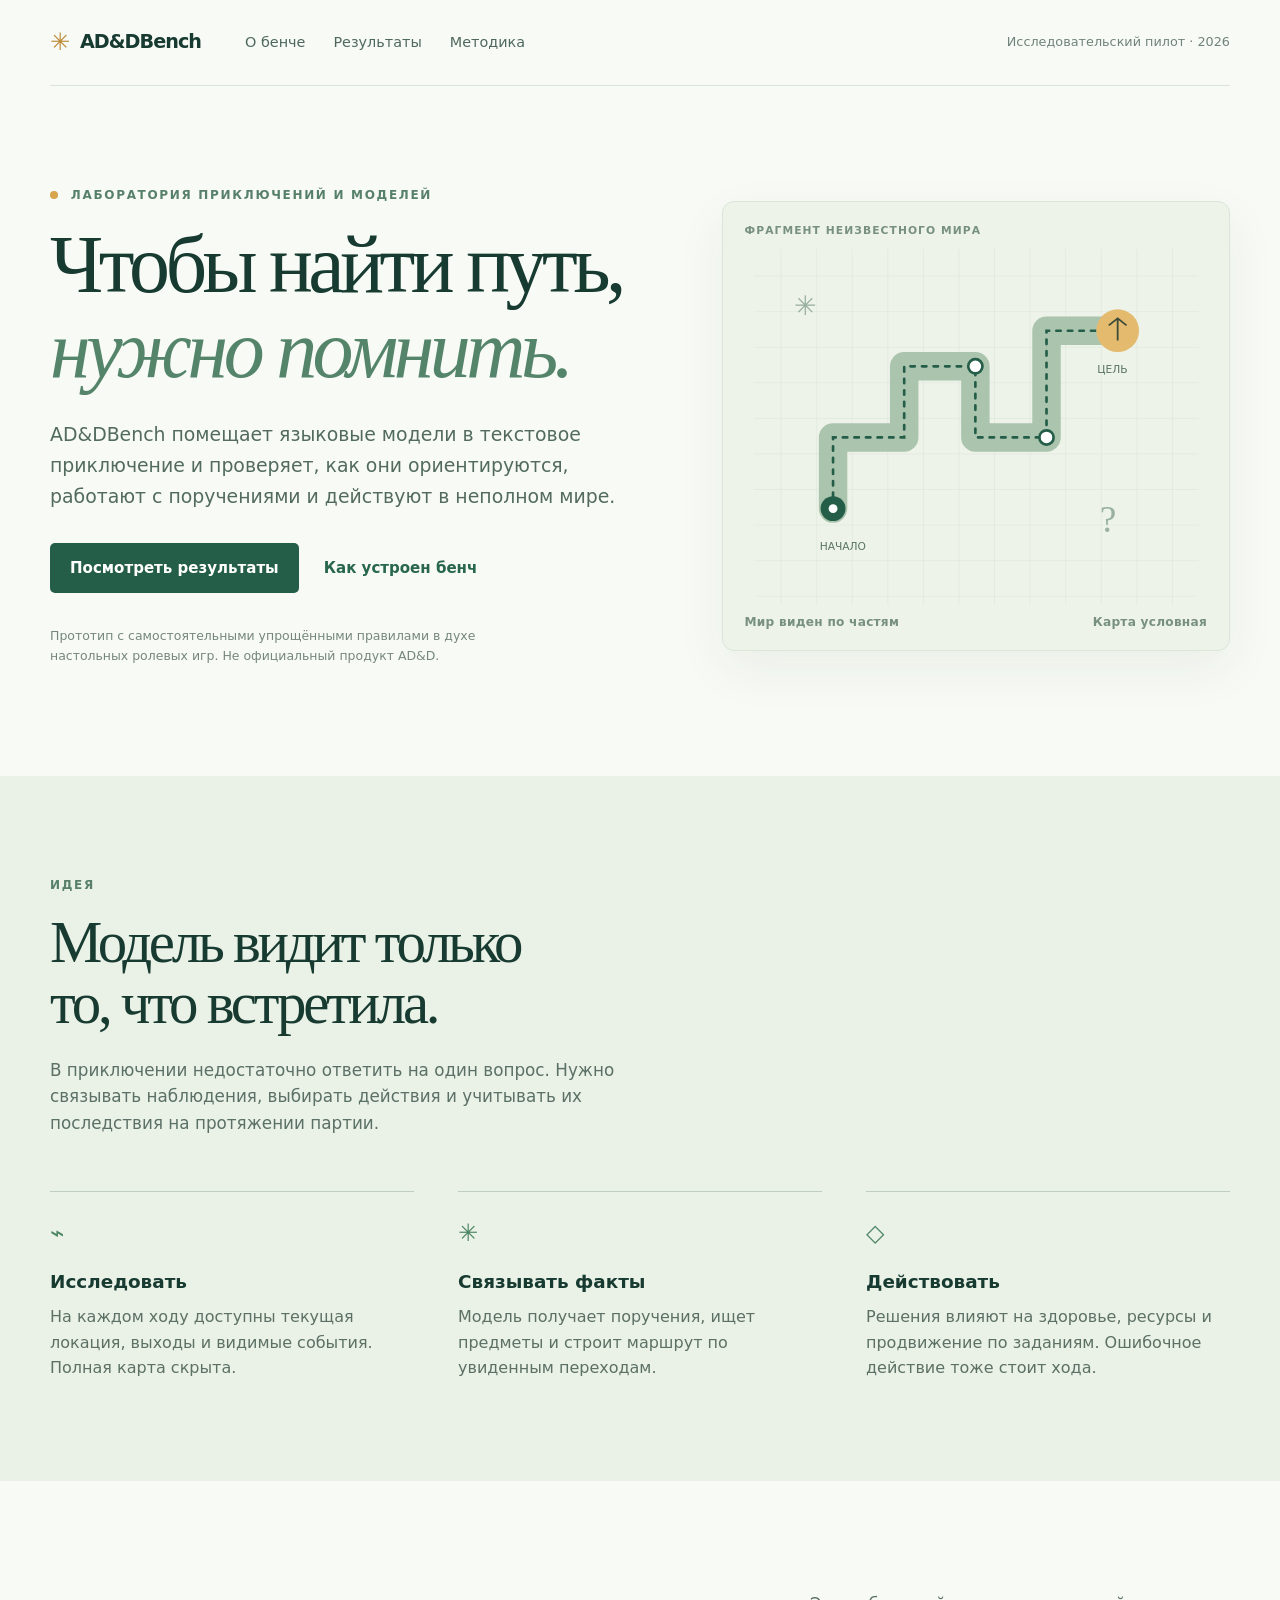
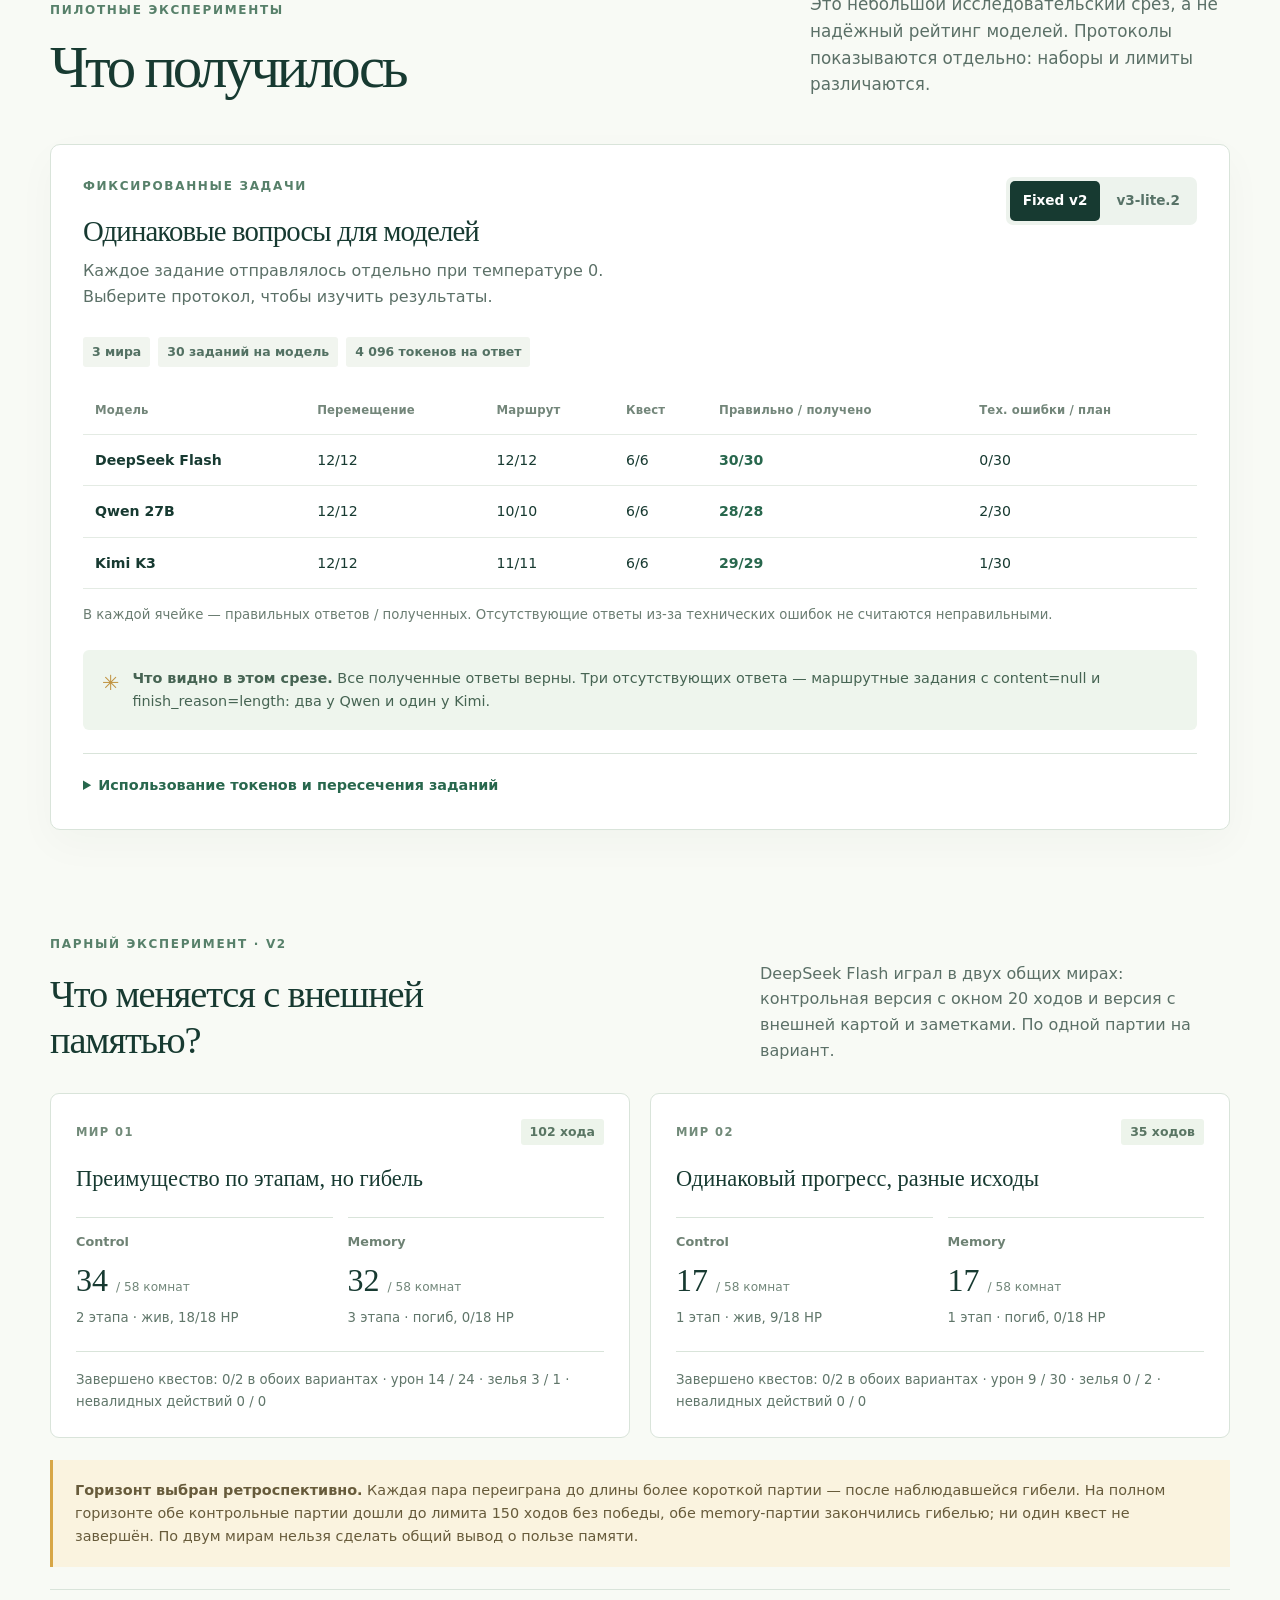
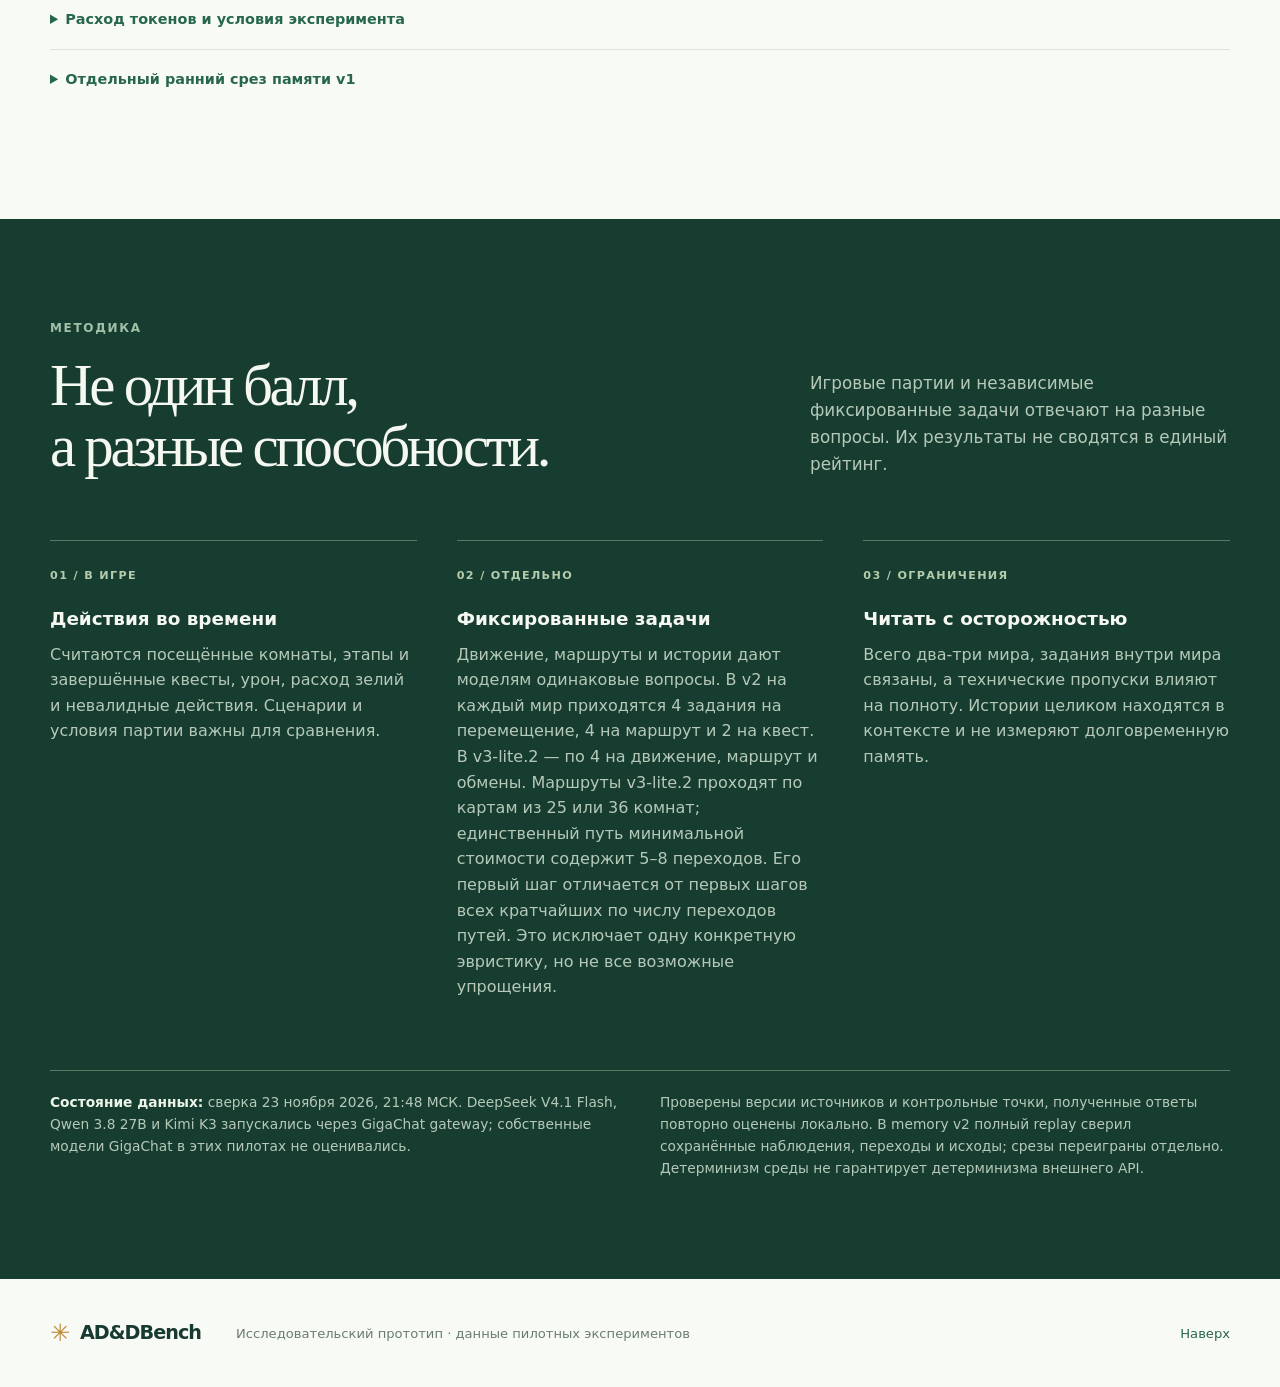
==== index.html @ 11bed56b "Publish interactive benchmark report" ====
<!doctype html>
<html lang="ru">
<head>
<meta charset="utf-8"><meta name="viewport" content="width=device-width, initial-scale=1">
<meta name="description" content="Исследовательский бенч языковых моделей в текстовом приключении: задачи, результаты и ограничения пилотных экспериментов.">
<title>AD&amp;DBench — приключение как проверка мышления</title>
<link rel="stylesheet" href="style.css">
<script defer src="app.js"></script>
</head>
<body>
<header class="header wrap"><a class="brand" href="#top"><span class="brand-mark">✳</span> AD&amp;DBench</a><nav aria-label="Навигация"><a href="#about">О бенче</a><a href="#results">Результаты</a><a href="#method">Методика</a></nav><span class="header-note">Исследовательский пилот · 2026</span></header>
<main id="top">
<section class="hero wrap"><div class="hero-copy"><p class="eyebrow"><span></span> Лаборатория приключений и моделей</p><h1>Чтобы найти путь,<br><em>нужно помнить.</em></h1><p class="lead">AD&amp;DBench помещает языковые модели в текстовое приключение и проверяет, как они ориентируются, работают с поручениями и действуют в неполном мире.</p><div class="hero-actions"><a class="button" href="#results">Посмотреть результаты</a><a class="text-link" href="#about">Как устроен бенч</a></div><p class="fine">Прототип с самостоятельными упрощёнными правилами в духе настольных ролевых игр. Не официальный продукт AD&amp;D.</p></div><div class="map-art" aria-hidden="true"><div class="map-label">ФРАГМЕНТ НЕИЗВЕСТНОГО МИРА</div><svg viewBox="0 0 520 420" role="presentation"><defs><pattern id="grid" width="40" height="40" patternUnits="userSpaceOnUse"><path d="M 40 0 L 0 0 0 40" fill="none" stroke="#d7e1d8" stroke-width="1"/></pattern></defs><rect x="10" y="10" width="500" height="400" rx="16" fill="url(#grid)"/><path d="M99 302 L99 222 L179 222 L179 142 L259 142 L259 222 L339 222 L339 102 L419 102" fill="none" stroke="#aac4ae" stroke-width="32" stroke-linecap="round" stroke-linejoin="round"/><path d="M99 302 L99 222 L179 222 L179 142 L259 142 L259 222 L339 222 L339 102 L419 102" fill="none" stroke="#245e49" stroke-width="3" stroke-dasharray="5 8" stroke-linecap="round"/><circle cx="99" cy="302" r="14" fill="#245e49"/><circle cx="99" cy="302" r="5" fill="#fff"/><circle cx="419" cy="102" r="24" fill="#e4ba6e"/><path d="M419 88v25m-10-17 10-8 10 8" stroke="#3b4b37" stroke-width="2" fill="none"/><circle cx="259" cy="142" r="8" fill="#fff" stroke="#245e49" stroke-width="3"/><circle cx="339" cy="222" r="8" fill="#fff" stroke="#245e49" stroke-width="3"/><text x="84" y="349" fill="#587364" font-size="12" font-family="system-ui">НАЧАЛО</text><text x="396" y="150" fill="#587364" font-size="12" font-family="system-ui">ЦЕЛЬ</text><text x="55" y="84" fill="#9ab1a0" font-size="30" font-family="serif">✳</text><text x="399" y="328" fill="#9ab1a0" font-size="42" font-family="serif">?</text></svg><div class="map-footer"><span>Мир виден по частям</span><span>Карта условная</span></div></div></section>
<section class="intro-section" id="about"><div class="wrap"><div class="section-heading"><p class="eyebrow">Идея</p><h2>Модель видит только<br>то, что встретила.</h2><p>В приключении недостаточно ответить на один вопрос. Нужно связывать наблюдения, выбирать действия и учитывать их последствия на протяжении партии.</p></div><div class="steps"><article><span class="step-icon">⌁</span><h3>Исследовать</h3><p>На каждом ходу доступны текущая локация, выходы и видимые события. Полная карта скрыта.</p></article><article><span class="step-icon">✳</span><h3>Связывать факты</h3><p>Модель получает поручения, ищет предметы и строит маршрут по увиденным переходам.</p></article><article><span class="step-icon">◇</span><h3>Действовать</h3><p>Решения влияют на здоровье, ресурсы и продвижение по заданиям. Ошибочное действие тоже стоит хода.</p></article></div></div></section>
<section class="results wrap" id="results"><div class="section-heading split"><div><p class="eyebrow">Пилотные эксперименты</p><h2>Что получилось</h2></div><p>Это небольшой исследовательский срез, а не надёжный рейтинг моделей. Протоколы показываются отдельно: наборы и лимиты различаются.</p></div>
<div class="protocol-card"><div class="card-head"><div><p class="eyebrow">Фиксированные задачи</p><h3>Одинаковые вопросы для моделей</h3><p>Каждое задание отправлялось отдельно при температуре 0. Выберите протокол, чтобы изучить результаты.</p></div><div class="switch" role="group" aria-label="Протокол"><button type="button" data-protocol="v2" aria-pressed="true">Fixed v2</button><button type="button" data-protocol="v3" aria-pressed="false">v3-lite.2</button></div></div>
<noscript><p>Для просмотра таблиц включите JavaScript.</p></noscript><div class="protocol-meta" id="protocol-meta" aria-live="polite"></div><div class="table-wrap"><table><thead><tr><th scope="col">Модель</th><th scope="col" id="col1">Движение</th><th scope="col" id="col2">Маршрут</th><th scope="col" id="col3">Квест</th><th scope="col">Правильно / получено</th><th scope="col">Тех. ошибки / план</th></tr></thead><tbody id="results-body"></tbody></table></div><p class="table-note">В каждой ячейке — правильных ответов / полученных. Отсутствующие ответы из-за технических ошибок не считаются неправильными.</p><div class="takeaway" id="takeaway"></div>
<details class="data-detail"><summary>Использование токенов и пересечения заданий</summary><div id="details-content"></div></details></div>
<div class="memory-head"><div><p class="eyebrow">Парный эксперимент · v2</p><h3>Что меняется с внешней памятью?</h3></div><p>DeepSeek Flash играл в двух общих мирах: контрольная версия с окном 20 ходов и версия с внешней картой и заметками. По одной партии на вариант.</p></div>
<div class="memory-grid"><article class="world"><div class="world-top"><span>МИР 01</span><b>102 хода</b></div><h4>Преимущество по этапам, но гибель</h4><div class="compare"><div><span>Control</span><strong>34 <small>/ 58 комнат</small></strong><p>2 этапа · жив, 18/18 HP</p></div><div><span>Memory</span><strong>32 <small>/ 58 комнат</small></strong><p>3 этапа · погиб, 0/18 HP</p></div></div><p class="world-foot">Завершено квестов: 0/2 в обоих вариантах · урон 14 / 24 · зелья 3 / 1 · невалидных действий 0 / 0</p></article><article class="world"><div class="world-top"><span>МИР 02</span><b>35 ходов</b></div><h4>Одинаковый прогресс, разные исходы</h4><div class="compare"><div><span>Control</span><strong>17 <small>/ 58 комнат</small></strong><p>1 этап · жив, 9/18 HP</p></div><div><span>Memory</span><strong>17 <small>/ 58 комнат</small></strong><p>1 этап · погиб, 0/18 HP</p></div></div><p class="world-foot">Завершено квестов: 0/2 в обоих вариантах · урон 9 / 30 · зелья 0 / 2 · невалидных действий 0 / 0</p></article></div>
<div class="caution"><strong>Горизонт выбран ретроспективно.</strong> Каждая пара переиграна до длины более короткой партии — после наблюдавшейся гибели. На полном горизонте обе контрольные партии дошли до лимита 150 ходов без победы, обе memory-партии закончились гибелью; ни один квест не завершён. По двум мирам нельзя сделать общий вывод о пользе памяти.</div>
<details class="data-detail memory-detail"><summary>Расход токенов и условия эксперимента</summary><p>На срезах 102 и 35 ходов usage есть на каждом из 137/137 ходов каждого варианта. Неуспешные и незафиксированные повторы не включены.</p><div class="table-wrap"><table><thead><tr><th>Мир / режим</th><th>Вход</th><th>Выход</th><th>Из них reasoning</th><th>Всего</th></tr></thead><tbody><tr><th>1 · control</th><td>634 602</td><td>1 517</td><td>533</td><td>636 119</td></tr><tr><th>1 · memory</th><td>907 638</td><td>1 059</td><td>86</td><td>908 697</td></tr><tr><th>2 · control</th><td>213 751</td><td>324</td><td>0</td><td>214 075</td></tr><tr><th>2 · memory</th><td>237 779</td><td>616</td><td>295</td><td>238 395</td></tr></tbody></table></div><p>Лимит 150 ходов, max_tokens=2048, температура 0, два дополнительных врага. В конечном статусе технических ошибок нет; control получил 11 HTTP 429 с 11 повторами, memory — 9 с 9. В запросе reasoning отключался, однако провайдер сообщил ненулевые reasoning-токены в трёх строках: фактическое отключение не подтверждено. Внешние карта и заметки добавляют входные токены; сравнение оценивает всю помощь, а не изолированную память.</p></details>
<details class="data-detail early"><summary>Отдельный ранний срез памяти v1</summary><p>Другой план и настройки, не объединяется с v2. На ретроспективном 60-м ходе после технических ошибок control → memory: в первом мире 16 → 27 комнат и 1 → 0 завершённых квестов; во втором 15 → 28 комнат и 0 → 0 квестов. Это прерванные партии, а не полный игровой исход: большая посещаемость не доказывает лучший результат.</p></details>
</section>
<section class="method" id="method"><div class="wrap"><div class="section-heading split"><div><p class="eyebrow">Методика</p><h2>Не один балл,<br>а разные способности.</h2></div><p>Игровые партии и независимые фиксированные задачи отвечают на разные вопросы. Их результаты не сводятся в единый рейтинг.</p></div><div class="method-grid"><article><span class="method-tag">01 / В ИГРЕ</span><h3>Действия во времени</h3><p>Считаются посещённые комнаты, этапы и завершённые квесты, урон, расход зелий и невалидные действия. Сценарии и условия партии важны для сравнения.</p></article><article><span class="method-tag">02 / ОТДЕЛЬНО</span><h3>Фиксированные задачи</h3><p>Движение, маршруты и истории дают моделям одинаковые вопросы. В v2 на каждый мир приходятся 4 задания на перемещение, 4 на маршрут и 2 на квест. В v3-lite.2 — по 4 на движение, маршрут и обмены. Маршруты v3-lite.2 проходят по картам из 25 или 36 комнат; единственный путь минимальной стоимости содержит 5–8 переходов. Его первый шаг отличается от первых шагов всех кратчайших по числу переходов путей. Это исключает одну конкретную эвристику, но не все возможные упрощения.</p></article><article><span class="method-tag">03 / ОГРАНИЧЕНИЯ</span><h3>Читать с осторожностью</h3><p>Всего два-три мира, задания внутри мира связаны, а технические пропуски влияют на полноту. Истории целиком находятся в контексте и не измеряют долговременную память.</p></article></div><div class="method-bottom"><p><strong>Состояние данных:</strong> сверка 23 ноября 2026, 21:48 МСК. DeepSeek V4.1 Flash, Qwen 3.8 27B и Kimi K3 запускались через GigaChat gateway; собственные модели GigaChat в этих пилотах не оценивались.</p><p>Проверены версии источников и контрольные точки, полученные ответы повторно оценены локально. В memory v2 полный replay сверил сохранённые наблюдения, переходы и исходы; срезы переиграны отдельно. Детерминизм среды не гарантирует детерминизма внешнего API.</p></div></div></section>
</main><footer class="wrap"><a class="brand" href="#top"><span class="brand-mark">✳</span> AD&amp;DBench</a><p>Исследовательский прототип · данные пилотных экспериментов</p><a href="#top">Наверх</a></footer>
</body></html>
---- style.css ----
:root{color-scheme:light;--ink:#173a31;--green:#28674d;--muted:#5b7067;--line:#d9e4da;--paper:#f8faf5;--warm:#f1f4e9;--yellow:#e8c37b}*{box-sizing:border-box}html{scroll-behavior:smooth}body{margin:0;background:var(--paper);color:var(--ink);font:16px/1.6 system-ui,-apple-system,BlinkMacSystemFont,"Segoe UI",sans-serif}a{color:inherit;text-decoration:none}a:focus-visible,button:focus-visible,summary:focus-visible{outline:3px solid #bc8428;outline-offset:4px}.wrap{width:min(1180px,100% - 64px);margin-inline:auto}.header{height:86px;display:flex;align-items:center;gap:44px;border-bottom:1px solid var(--line)}.brand{font-weight:800;letter-spacing:-.05em;font-size:1.2rem;white-space:nowrap}.brand-mark{color:#bd8c39;font-size:1.5rem;vertical-align:-.08em;margin-right:5px}.header nav{display:flex;gap:28px;font-size:.9rem;color:#4e685d}.header nav a:hover,.text-link:hover,footer a:hover{text-decoration:underline;text-underline-offset:5px}.header-note{margin-left:auto;color:#70837a;font-size:.8rem}.hero{display:grid;grid-template-columns:1.1fr .9fr;gap:50px;align-items:center;padding-block:100px 110px}.eyebrow{margin:0 0 17px;text-transform:uppercase;letter-spacing:.14em;font-size:.75rem;font-weight:750;color:#57806a}.hero .eyebrow span{display:inline-block;width:8px;height:8px;border-radius:50%;background:#d7a54b;margin-right:7px}.hero h1,.section-heading h2{font-family:Georgia,"Times New Roman",serif;letter-spacing:-.055em;font-weight:400;line-height:1.04;margin:0}.hero h1{font-size:clamp(3.6rem,6.4vw,6.1rem)}.hero h1 em{color:#54846a;font-weight:400}.lead{font-size:1.18rem;line-height:1.65;color:#526b5e;max-width:590px;margin:26px 0}.hero-actions{display:flex;align-items:center;gap:25px;margin-top:31px}.button{display:inline-flex;align-items:center;background:#245e49;color:white;border-radius:5px;padding:13px 20px;font-weight:650;font-size:.94rem}.button:hover{background:#173f32}.text-link{font-size:.94rem;font-weight:650;color:var(--green)}.fine{font-size:.78rem;color:#75877c;max-width:500px;margin:33px 0 0}.map-art{background:#edf3e9;border:1px solid #dae6d8;border-radius:12px;padding:20px 22px 17px;box-shadow:0 18px 50px #204a3010}.map-art svg{display:block;width:100%;height:auto}.map-label,.map-footer{font-size:.67rem;font-weight:700;letter-spacing:.1em;color:#789080}.map-footer{display:flex;justify-content:space-between;letter-spacing:.02em;font-size:.76rem}.intro-section{background:#eaf1e6;padding:100px 0}.section-heading h2{font-size:clamp(2.8rem,4.6vw,4.5rem)}.section-heading>p:last-child{color:var(--muted);max-width:620px;font-size:1.05rem;margin-top:22px}.steps{display:grid;grid-template-columns:repeat(3,1fr);gap:44px;margin-top:54px}.steps article{border-top:1px solid #bfcec0;padding-top:22px}.steps h3,.method-grid h3{font-size:1.15rem;margin:14px 0 8px}.steps p,.method-grid p{color:#5c7065;margin:0}.step-icon{font-size:1.5rem;color:#4c8563}.results{padding-block:110px}.split{display:flex;justify-content:space-between;align-items:end;gap:40px}.split>p:last-child{max-width:420px;margin:0}.protocol-card{background:white;border:1px solid var(--line);border-radius:10px;margin-top:46px;padding:32px;box-shadow:0 14px 40px #22452d08}.card-head{display:flex;justify-content:space-between;gap:28px;align-items:start}.card-head h3,.memory-head h3{font-family:Georgia,serif;font-size:1.8rem;letter-spacing:-.03em;line-height:1.2;margin:0 0 10px;font-weight:400}.card-head p:not(.eyebrow),.memory-head>p{color:var(--muted);margin:0;max-width:540px}.switch{display:flex;gap:3px;background:#edf3ed;padding:4px;border-radius:7px;flex-shrink:0}.switch button{appearance:none;border:0;background:transparent;color:#577267;border-radius:5px;padding:9px 13px;font:inherit;font-size:.85rem;font-weight:650;cursor:pointer}.switch button[aria-pressed=true]{background:var(--ink);color:white}.protocol-meta{display:flex;flex-wrap:wrap;gap:8px;margin:28px 0 20px}.protocol-meta span{background:#f1f5ef;color:#537163;border-radius:3px;padding:5px 9px;font-size:.78rem;font-weight:650}.table-wrap{overflow-x:auto}table{width:100%;border-collapse:collapse;font-size:.88rem;font-variant-numeric:tabular-nums;text-align:left}th,td{padding:14px 12px;border-bottom:1px solid #e4ebe4;white-space:nowrap}thead th{color:#73867a;font-size:.73rem;font-weight:650;letter-spacing:.01em}tbody th{font-weight:700}.total{font-weight:750;color:var(--green)}.table-note{font-size:.83rem;color:#6b7d72;margin:15px 0 24px}.takeaway{background:#eef5ed;border-radius:6px;padding:17px 19px;display:flex;gap:13px;color:#466453}.takeaway p{margin:0;font-size:.9rem}.takeaway-icon{color:#c09341;font-size:1.3rem}.data-detail{border-top:1px solid var(--line);padding:20px 0 0;margin-top:23px;color:#5d7065;font-size:.9rem}.data-detail summary{color:var(--green);font-weight:700;cursor:pointer;width:fit-content}.data-detail p{max-width:950px}.data-detail table{margin:18px 0}.memory-head{display:flex;justify-content:space-between;align-items:end;gap:40px;margin:105px 0 30px}.memory-head h3{font-size:2.4rem;max-width:470px;margin-bottom:0}.memory-head>p{max-width:470px}.memory-grid{display:grid;grid-template-columns:1fr 1fr;gap:20px}.world{background:#fff;border:1px solid var(--line);border-radius:9px;padding:25px}.world-top{display:flex;justify-content:space-between;align-items:center;color:#718a79;font-size:.72rem;letter-spacing:.12em;font-weight:700}.world-top b{letter-spacing:0;background:#edf4eb;color:#597563;border-radius:3px;padding:3px 9px;font-size:.78rem}.world h4{font-family:Georgia,serif;font-size:1.4rem;font-weight:400;line-height:1.25;margin:20px 0 24px}.compare{display:grid;grid-template-columns:1fr 1fr;gap:15px}.compare>div{border-top:1px solid var(--line);padding-top:14px}.compare span{display:block;font-weight:700;font-size:.8rem;color:#6e8274}.compare strong{display:block;font-family:Georgia,serif;font-size:2rem;line-height:1.2;margin:8px 0;font-weight:400}.compare small{font:500 .76rem system-ui;color:#72877a}.compare p,.world-foot{font-size:.83rem;color:#60766a;margin:0}.world-foot{border-top:1px solid var(--line);padding-top:17px;margin-top:23px}.caution{background:#faf3df;border-left:3px solid #d7a646;color:#675b3b;padding:19px 22px;margin:22px 0;font-size:.9rem}.memory-detail,.early{margin-top:0;padding:18px 0}.method{background:#173d31;color:#f5f8f1;padding:100px 0}.method .eyebrow{color:#a0c0a8}.method .section-heading>p:last-child,.method-grid p{color:#b6c9b9}.method-grid{display:grid;grid-template-columns:repeat(3,1fr);gap:40px;margin-top:62px}.method-grid article{border-top:1px solid #5a7965;padding-top:20px}.method-tag{color:#b4ccac;font-size:.7rem;letter-spacing:.12em;font-weight:700}.method-grid h3{margin-top:18px}.method-bottom{display:grid;grid-template-columns:1fr 1fr;gap:40px;margin-top:70px;padding-top:20px;border-top:1px solid #5a7965;color:#b6c9b9;font-size:.86rem}.method-bottom p{margin:0}.method-bottom strong{color:#edf5e9}footer{display:flex;align-items:center;gap:35px;padding-block:35px;color:#6a7c70;font-size:.82rem}footer .brand{color:var(--ink)}footer p{margin:0}footer>a:last-child{margin-left:auto;color:var(--green)}@media(max-width:800px){.wrap{width:min(100% - 40px,1180px)}.header{height:auto;min-height:70px;flex-wrap:wrap;padding-block:15px;gap:12px 25px}.header nav{gap:18px}.header-note{display:none}.hero{grid-template-columns:1fr;padding-block:65px;gap:40px}.map-art{max-width:550px}.intro-section,.method{padding:70px 0}.results{padding-block:75px}.steps,.method-grid{gap:20px}.split,.memory-head{display:block}.split>p:last-child,.memory-head>p{margin-top:20px}.memory-head{margin-top:75px}.memory-grid{grid-template-columns:1fr}.card-head{display:block}.switch{width:fit-content;margin-top:20px}.protocol-card{padding:24px}.method-bottom{gap:25px}}@media(max-width:560px){.wrap{width:calc(100% - 32px)}.header nav{font-size:.8rem;gap:13px}.hero h1{font-size:3.3rem}.hero-actions{align-items:flex-start;flex-direction:column;gap:16px}.steps,.method-grid,.method-bottom{grid-template-columns:1fr}.steps{gap:26px}.method-grid{gap:30px}.protocol-card{padding:20px 16px}.protocol-meta span{font-size:.74rem}th,td{padding:12px 10px}.memory-head h3{font-size:2rem}.world{padding:20px}.compare strong{font-size:1.7rem}footer{flex-wrap:wrap;gap:8px 18px}footer p{width:100%;order:3}footer>a:last-child{margin-left:auto}}@media(prefers-reduced-motion:reduce){html{scroll-behavior:auto}}
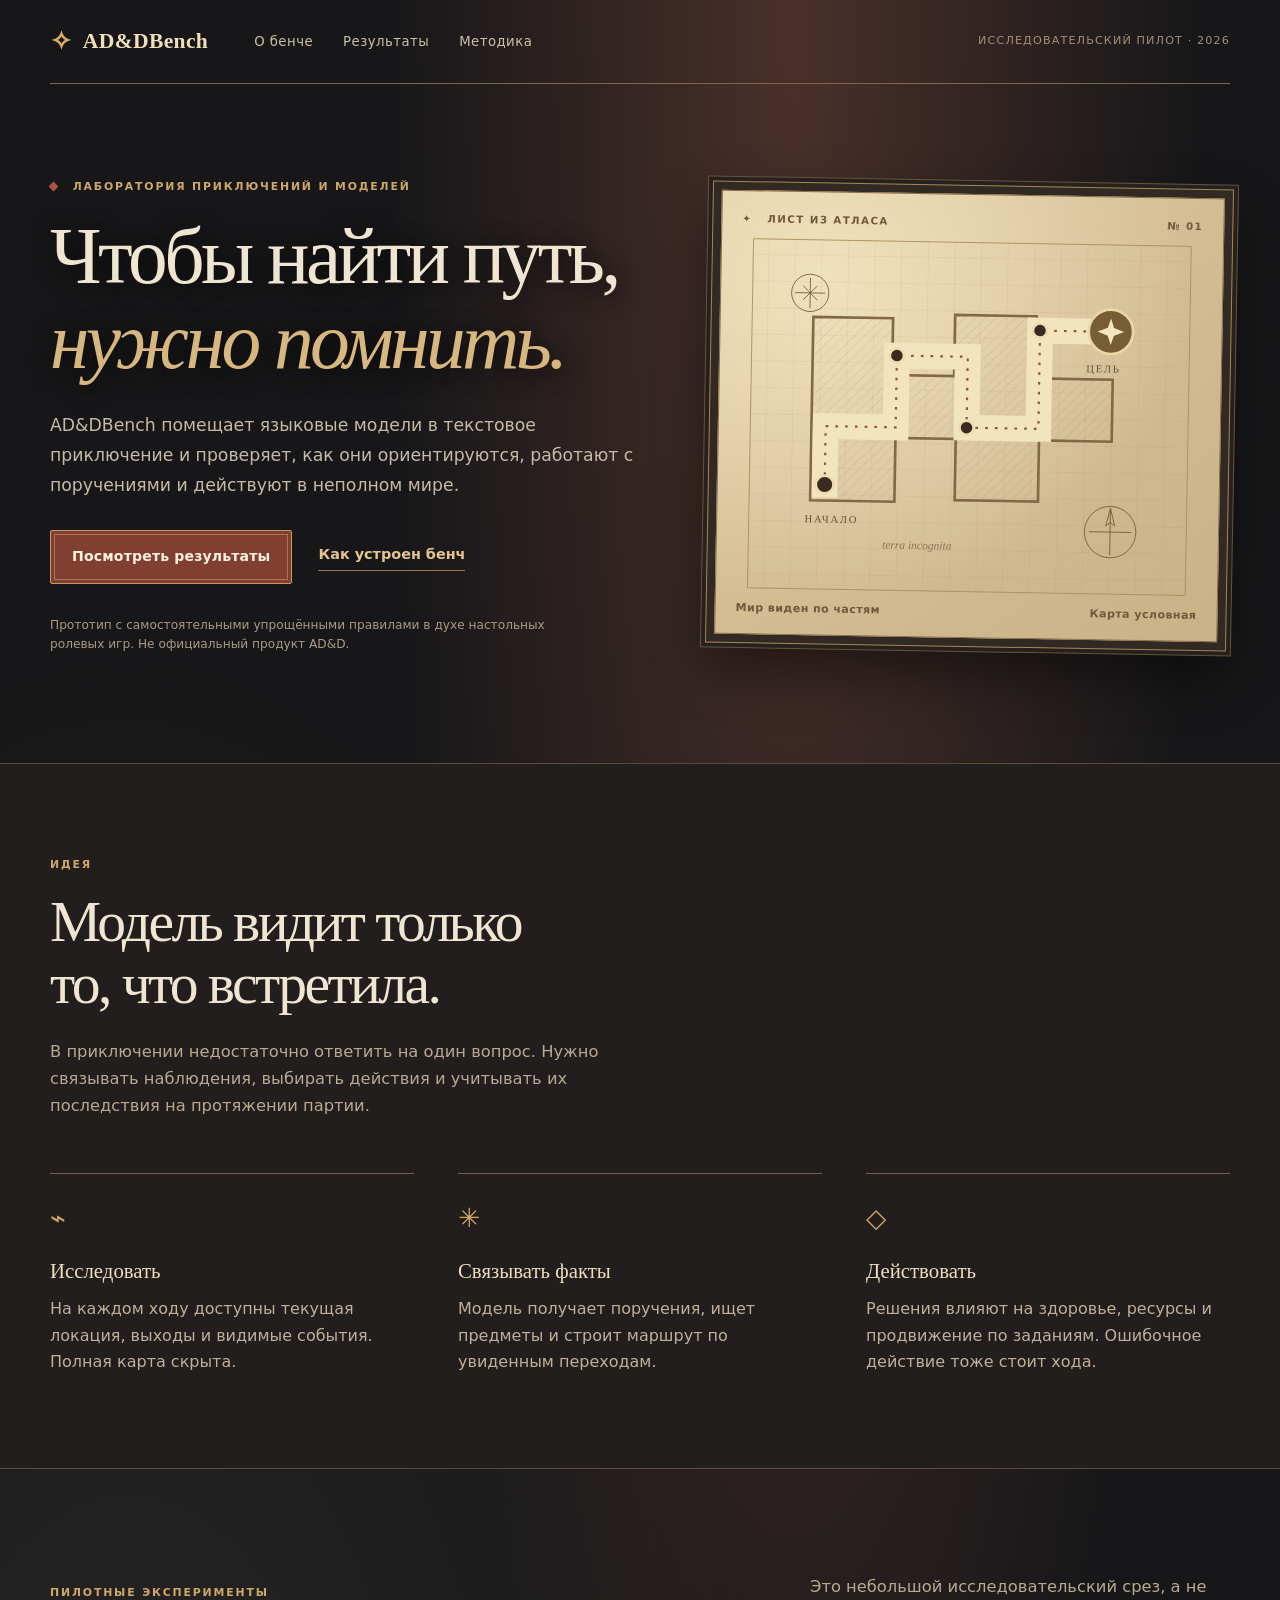
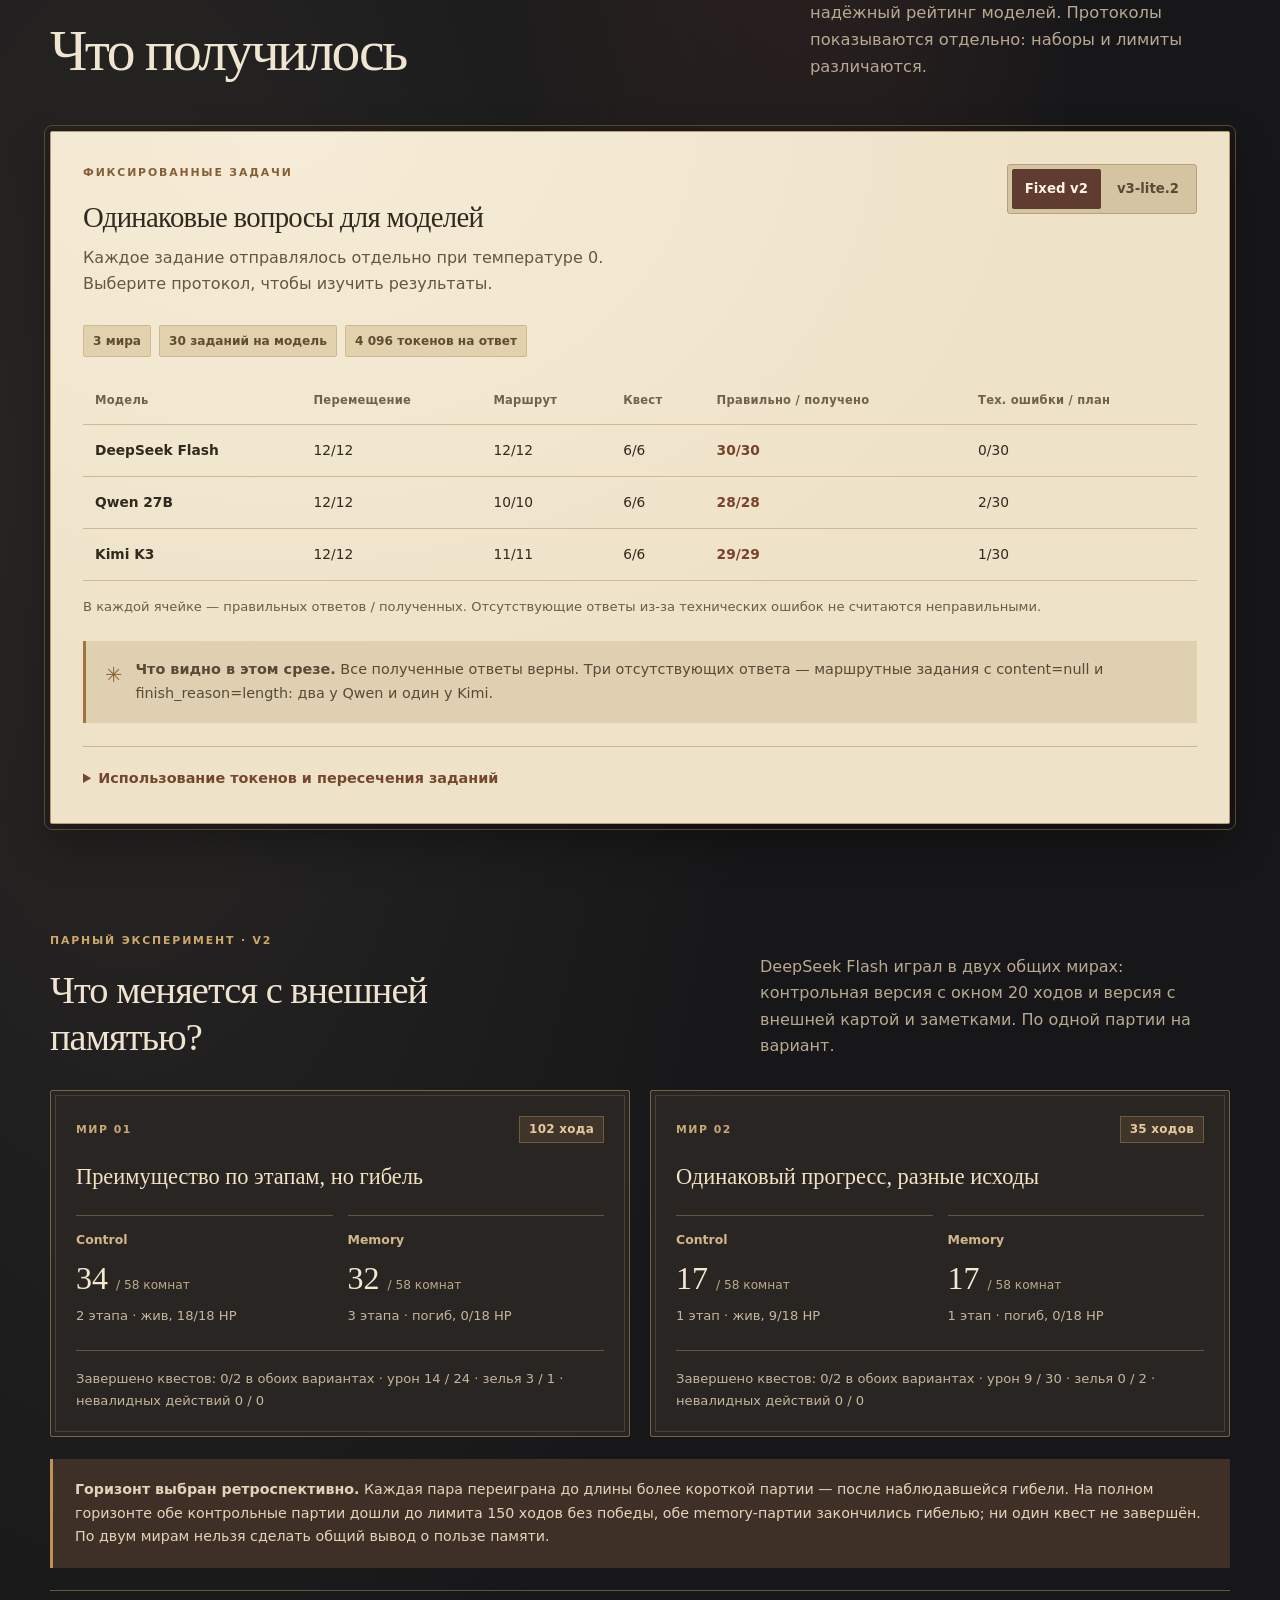
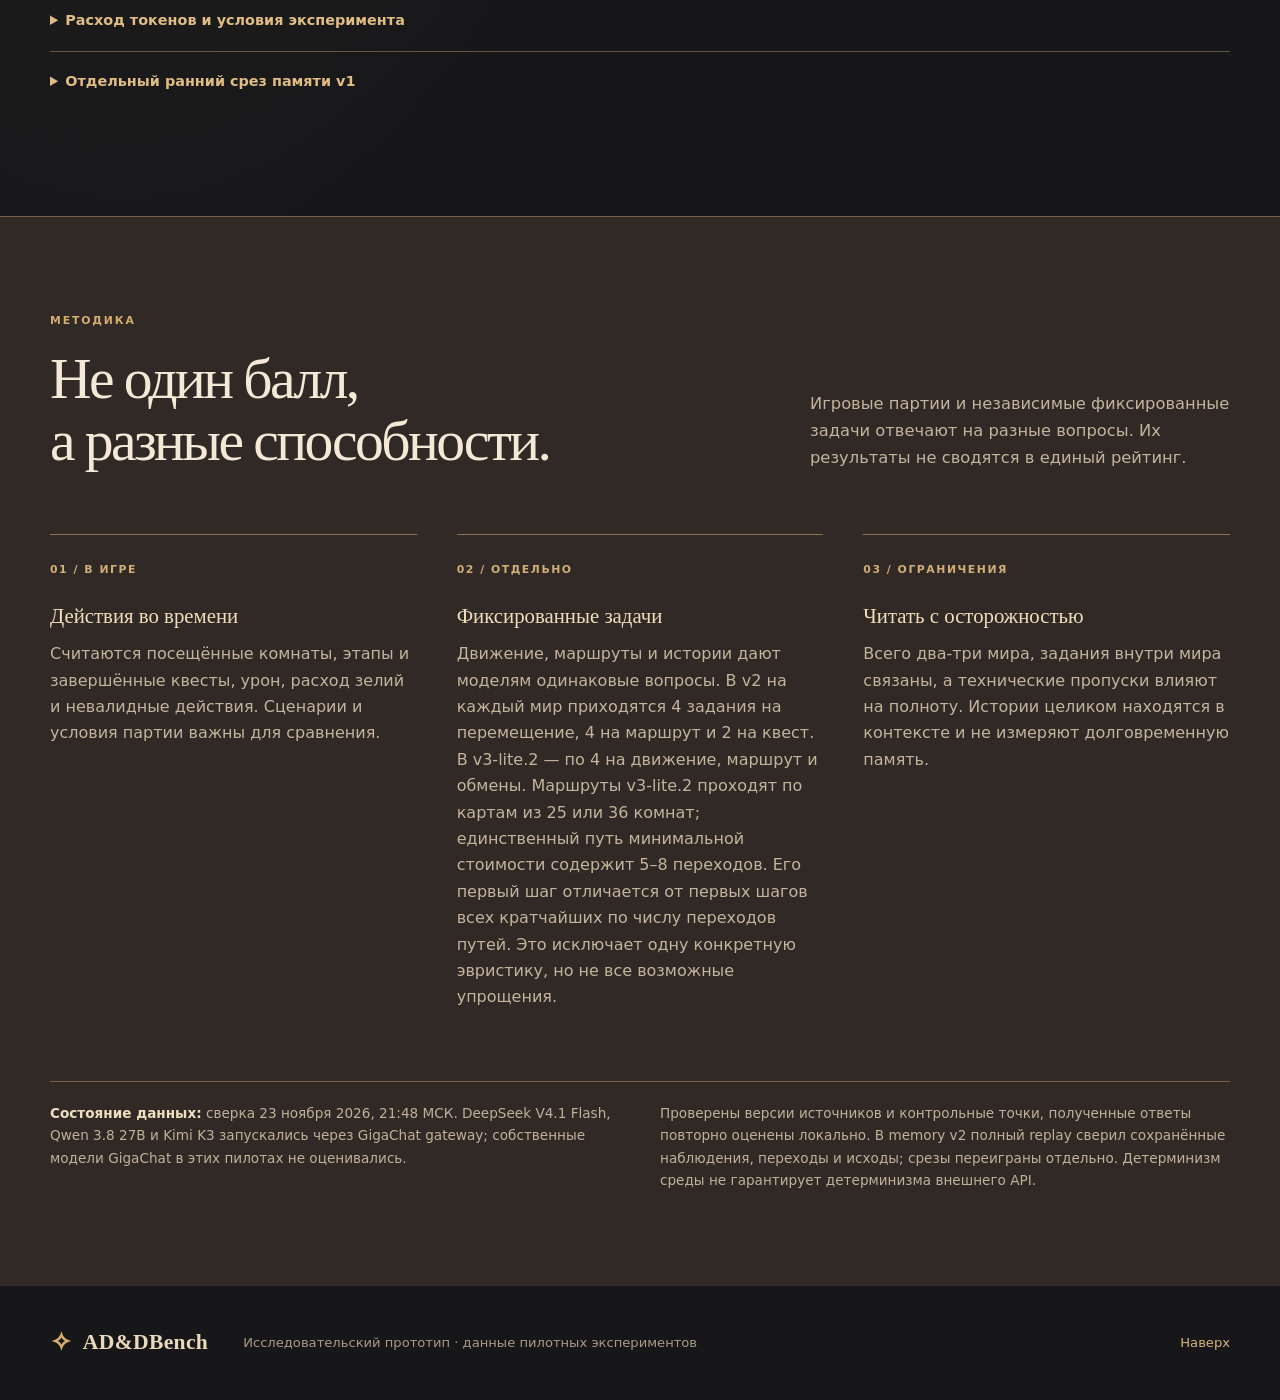
==== commit ded98143: "Restyle benchmark report as an adventure journal" ====
--- a/index.html
+++ b/index.html
@@ -8,13 +8,13 @@
 <script defer src="app.js"></script>
 </head>
 <body>
-<header class="header wrap"><a class="brand" href="#top"><span class="brand-mark">✳</span> AD&amp;DBench</a><nav aria-label="Навигация"><a href="#about">О бенче</a><a href="#results">Результаты</a><a href="#method">Методика</a></nav><span class="header-note">Исследовательский пилот · 2026</span></header>
+<header class="header wrap"><a class="brand" href="#top"><span class="brand-mark">✧</span> AD&amp;DBench</a><nav aria-label="Навигация"><a href="#about">О бенче</a><a href="#results">Результаты</a><a href="#method">Методика</a></nav><span class="header-note">Исследовательский пилот · 2026</span></header>
 <main id="top">
-<section class="hero wrap"><div class="hero-copy"><p class="eyebrow"><span></span> Лаборатория приключений и моделей</p><h1>Чтобы найти путь,<br><em>нужно помнить.</em></h1><p class="lead">AD&amp;DBench помещает языковые модели в текстовое приключение и проверяет, как они ориентируются, работают с поручениями и действуют в неполном мире.</p><div class="hero-actions"><a class="button" href="#results">Посмотреть результаты</a><a class="text-link" href="#about">Как устроен бенч</a></div><p class="fine">Прототип с самостоятельными упрощёнными правилами в духе настольных ролевых игр. Не официальный продукт AD&amp;D.</p></div><div class="map-art" aria-hidden="true"><div class="map-label">ФРАГМЕНТ НЕИЗВЕСТНОГО МИРА</div><svg viewBox="0 0 520 420" role="presentation"><defs><pattern id="grid" width="40" height="40" patternUnits="userSpaceOnUse"><path d="M 40 0 L 0 0 0 40" fill="none" stroke="#d7e1d8" stroke-width="1"/></pattern></defs><rect x="10" y="10" width="500" height="400" rx="16" fill="url(#grid)"/><path d="M99 302 L99 222 L179 222 L179 142 L259 142 L259 222 L339 222 L339 102 L419 102" fill="none" stroke="#aac4ae" stroke-width="32" stroke-linecap="round" stroke-linejoin="round"/><path d="M99 302 L99 222 L179 222 L179 142 L259 142 L259 222 L339 222 L339 102 L419 102" fill="none" stroke="#245e49" stroke-width="3" stroke-dasharray="5 8" stroke-linecap="round"/><circle cx="99" cy="302" r="14" fill="#245e49"/><circle cx="99" cy="302" r="5" fill="#fff"/><circle cx="419" cy="102" r="24" fill="#e4ba6e"/><path d="M419 88v25m-10-17 10-8 10 8" stroke="#3b4b37" stroke-width="2" fill="none"/><circle cx="259" cy="142" r="8" fill="#fff" stroke="#245e49" stroke-width="3"/><circle cx="339" cy="222" r="8" fill="#fff" stroke="#245e49" stroke-width="3"/><text x="84" y="349" fill="#587364" font-size="12" font-family="system-ui">НАЧАЛО</text><text x="396" y="150" fill="#587364" font-size="12" font-family="system-ui">ЦЕЛЬ</text><text x="55" y="84" fill="#9ab1a0" font-size="30" font-family="serif">✳</text><text x="399" y="328" fill="#9ab1a0" font-size="42" font-family="serif">?</text></svg><div class="map-footer"><span>Мир виден по частям</span><span>Карта условная</span></div></div></section>
+<section class="hero wrap"><div class="hero-copy"><p class="eyebrow"><span></span> Лаборатория приключений и моделей</p><h1>Чтобы найти путь,<br><em>нужно помнить.</em></h1><p class="lead">AD&amp;DBench помещает языковые модели в текстовое приключение и проверяет, как они ориентируются, работают с поручениями и действуют в неполном мире.</p><div class="hero-actions"><a class="button" href="#results">Посмотреть результаты</a><a class="text-link" href="#about">Как устроен бенч</a></div><p class="fine">Прототип с самостоятельными упрощёнными правилами в духе настольных ролевых игр. Не официальный продукт AD&amp;D.</p></div><div class="map-art" aria-hidden="true"><div class="map-frame"><div class="map-label"><span>✦ &nbsp; ЛИСТ ИЗ АТЛАСА</span><span>№ 01</span></div><svg viewBox="0 0 520 420" role="presentation"><defs><pattern id="grid" width="30" height="30" patternUnits="userSpaceOnUse"><path d="M 30 0 L 0 0 0 30" fill="none" stroke="#8e714a" stroke-opacity=".18" stroke-width="1"/></pattern><pattern id="hatch" width="8" height="8" patternUnits="userSpaceOnUse" patternTransform="rotate(45)"><path d="M0 0V8" stroke="#765f3c" stroke-opacity=".25" stroke-width="1"/></pattern></defs><rect x="13" y="13" width="494" height="394" fill="url(#grid)" stroke="#aa8d5d" stroke-width="1"/><path d="M82 100h90v64h70v-69h92v70h87v70h-82v69h-94v-69h-68v72H82z" fill="url(#hatch)" stroke="#806944" stroke-width="3"/><path d="M98 289V223h79v-81h80v80h81V111h80" fill="none" stroke="#f2e5be" stroke-width="29" stroke-linecap="square" stroke-linejoin="miter"/><path d="M98 289V223h79v-81h80v80h81V111h80" fill="none" stroke="#915341" stroke-width="2.5" stroke-dasharray="3 8"/><g fill="#3a2a22" stroke="#efdcb0" stroke-width="3"><circle cx="98" cy="289" r="10"/><circle cx="177" cy="142" r="8"/><circle cx="257" cy="222" r="8"/><circle cx="338" cy="111" r="8"/></g><g transform="translate(418 111)"><circle r="25" fill="#765d34" stroke="#ead6a6" stroke-width="3"/><path d="M0-15l3.5 10.5L15 0 3.5 4.5 0 15 -3.5 4.5 -15 0 -3.5-4.5z" fill="#f4e5bf"/></g><g stroke="#765b3d" fill="none"><path d="M78 56v34m-17-17h34M70 65l16 16m0-16L70 81"/><circle cx="78" cy="73" r="21"/><path d="M421 310v53m-24-26h48M421 310l-5 20 5-4 5 4z"/><circle cx="421" cy="337" r="29"/></g><text x="76" y="332" fill="#645036" font-size="12" letter-spacing="2" font-family="Georgia,serif">НАЧАЛО</text><text x="391" y="157" fill="#645036" font-size="12" letter-spacing="2" font-family="Georgia,serif">ЦЕЛЬ</text><text x="164" y="360" fill="#8c7250" font-size="13" font-style="italic" font-family="Georgia,serif">terra incognita</text></svg><div class="map-footer"><span>Мир виден по частям</span><span>Карта условная</span></div></div></div></section>
 <section class="intro-section" id="about"><div class="wrap"><div class="section-heading"><p class="eyebrow">Идея</p><h2>Модель видит только<br>то, что встретила.</h2><p>В приключении недостаточно ответить на один вопрос. Нужно связывать наблюдения, выбирать действия и учитывать их последствия на протяжении партии.</p></div><div class="steps"><article><span class="step-icon">⌁</span><h3>Исследовать</h3><p>На каждом ходу доступны текущая локация, выходы и видимые события. Полная карта скрыта.</p></article><article><span class="step-icon">✳</span><h3>Связывать факты</h3><p>Модель получает поручения, ищет предметы и строит маршрут по увиденным переходам.</p></article><article><span class="step-icon">◇</span><h3>Действовать</h3><p>Решения влияют на здоровье, ресурсы и продвижение по заданиям. Ошибочное действие тоже стоит хода.</p></article></div></div></section>
 <section class="results wrap" id="results"><div class="section-heading split"><div><p class="eyebrow">Пилотные эксперименты</p><h2>Что получилось</h2></div><p>Это небольшой исследовательский срез, а не надёжный рейтинг моделей. Протоколы показываются отдельно: наборы и лимиты различаются.</p></div>
 <div class="protocol-card"><div class="card-head"><div><p class="eyebrow">Фиксированные задачи</p><h3>Одинаковые вопросы для моделей</h3><p>Каждое задание отправлялось отдельно при температуре 0. Выберите протокол, чтобы изучить результаты.</p></div><div class="switch" role="group" aria-label="Протокол"><button type="button" data-protocol="v2" aria-pressed="true">Fixed v2</button><button type="button" data-protocol="v3" aria-pressed="false">v3-lite.2</button></div></div>
-<noscript><p>Для просмотра таблиц включите JavaScript.</p></noscript><div class="protocol-meta" id="protocol-meta" aria-live="polite"></div><div class="table-wrap"><table><thead><tr><th scope="col">Модель</th><th scope="col" id="col1">Движение</th><th scope="col" id="col2">Маршрут</th><th scope="col" id="col3">Квест</th><th scope="col">Правильно / получено</th><th scope="col">Тех. ошибки / план</th></tr></thead><tbody id="results-body"></tbody></table></div><p class="table-note">В каждой ячейке — правильных ответов / полученных. Отсутствующие ответы из-за технических ошибок не считаются неправильными.</p><div class="takeaway" id="takeaway"></div>
+<noscript><p>Для просмотра таблиц включите JavaScript.</p></noscript><div class="protocol-meta" id="protocol-meta" aria-live="polite"></div><p class="scroll-hint">← Прокрутите таблицу в сторону →</p><div class="table-wrap" tabindex="0" role="region" aria-label="Результаты выбранного протокола"><table><thead><tr><th scope="col">Модель</th><th scope="col" id="col1">Движение</th><th scope="col" id="col2">Маршрут</th><th scope="col" id="col3">Квест</th><th scope="col">Правильно / получено</th><th scope="col">Тех. ошибки / план</th></tr></thead><tbody id="results-body"></tbody></table></div><p class="table-note">В каждой ячейке — правильных ответов / полученных. Отсутствующие ответы из-за технических ошибок не считаются неправильными.</p><div class="takeaway" id="takeaway"></div>
 <details class="data-detail"><summary>Использование токенов и пересечения заданий</summary><div id="details-content"></div></details></div>
 <div class="memory-head"><div><p class="eyebrow">Парный эксперимент · v2</p><h3>Что меняется с внешней памятью?</h3></div><p>DeepSeek Flash играл в двух общих мирах: контрольная версия с окном 20 ходов и версия с внешней картой и заметками. По одной партии на вариант.</p></div>
 <div class="memory-grid"><article class="world"><div class="world-top"><span>МИР 01</span><b>102 хода</b></div><h4>Преимущество по этапам, но гибель</h4><div class="compare"><div><span>Control</span><strong>34 <small>/ 58 комнат</small></strong><p>2 этапа · жив, 18/18 HP</p></div><div><span>Memory</span><strong>32 <small>/ 58 комнат</small></strong><p>3 этапа · погиб, 0/18 HP</p></div></div><p class="world-foot">Завершено квестов: 0/2 в обоих вариантах · урон 14 / 24 · зелья 3 / 1 · невалидных действий 0 / 0</p></article><article class="world"><div class="world-top"><span>МИР 02</span><b>35 ходов</b></div><h4>Одинаковый прогресс, разные исходы</h4><div class="compare"><div><span>Control</span><strong>17 <small>/ 58 комнат</small></strong><p>1 этап · жив, 9/18 HP</p></div><div><span>Memory</span><strong>17 <small>/ 58 комнат</small></strong><p>1 этап · погиб, 0/18 HP</p></div></div><p class="world-foot">Завершено квестов: 0/2 в обоих вариантах · урон 9 / 30 · зелья 0 / 2 · невалидных действий 0 / 0</p></article></div>
@@ -23,5 +23,5 @@
 <details class="data-detail early"><summary>Отдельный ранний срез памяти v1</summary><p>Другой план и настройки, не объединяется с v2. На ретроспективном 60-м ходе после технических ошибок control → memory: в первом мире 16 → 27 комнат и 1 → 0 завершённых квестов; во втором 15 → 28 комнат и 0 → 0 квестов. Это прерванные партии, а не полный игровой исход: большая посещаемость не доказывает лучший результат.</p></details>
 </section>
 <section class="method" id="method"><div class="wrap"><div class="section-heading split"><div><p class="eyebrow">Методика</p><h2>Не один балл,<br>а разные способности.</h2></div><p>Игровые партии и независимые фиксированные задачи отвечают на разные вопросы. Их результаты не сводятся в единый рейтинг.</p></div><div class="method-grid"><article><span class="method-tag">01 / В ИГРЕ</span><h3>Действия во времени</h3><p>Считаются посещённые комнаты, этапы и завершённые квесты, урон, расход зелий и невалидные действия. Сценарии и условия партии важны для сравнения.</p></article><article><span class="method-tag">02 / ОТДЕЛЬНО</span><h3>Фиксированные задачи</h3><p>Движение, маршруты и истории дают моделям одинаковые вопросы. В v2 на каждый мир приходятся 4 задания на перемещение, 4 на маршрут и 2 на квест. В v3-lite.2 — по 4 на движение, маршрут и обмены. Маршруты v3-lite.2 проходят по картам из 25 или 36 комнат; единственный путь минимальной стоимости содержит 5–8 переходов. Его первый шаг отличается от первых шагов всех кратчайших по числу переходов путей. Это исключает одну конкретную эвристику, но не все возможные упрощения.</p></article><article><span class="method-tag">03 / ОГРАНИЧЕНИЯ</span><h3>Читать с осторожностью</h3><p>Всего два-три мира, задания внутри мира связаны, а технические пропуски влияют на полноту. Истории целиком находятся в контексте и не измеряют долговременную память.</p></article></div><div class="method-bottom"><p><strong>Состояние данных:</strong> сверка 23 ноября 2026, 21:48 МСК. DeepSeek V4.1 Flash, Qwen 3.8 27B и Kimi K3 запускались через GigaChat gateway; собственные модели GigaChat в этих пилотах не оценивались.</p><p>Проверены версии источников и контрольные точки, полученные ответы повторно оценены локально. В memory v2 полный replay сверил сохранённые наблюдения, переходы и исходы; срезы переиграны отдельно. Детерминизм среды не гарантирует детерминизма внешнего API.</p></div></div></section>
-</main><footer class="wrap"><a class="brand" href="#top"><span class="brand-mark">✳</span> AD&amp;DBench</a><p>Исследовательский прототип · данные пилотных экспериментов</p><a href="#top">Наверх</a></footer>
+</main><footer class="wrap"><a class="brand" href="#top"><span class="brand-mark">✧</span> AD&amp;DBench</a><p>Исследовательский прототип · данные пилотных экспериментов</p><a href="#top">Наверх</a></footer>
 </body></html>
--- a/style.css
+++ b/style.css
@@ -1 +1,4 @@
-:root{color-scheme:light;--ink:#173a31;--green:#28674d;--muted:#5b7067;--line:#d9e4da;--paper:#f8faf5;--warm:#f1f4e9;--yellow:#e8c37b}*{box-sizing:border-box}html{scroll-behavior:smooth}body{margin:0;background:var(--paper);color:var(--ink);font:16px/1.6 system-ui,-apple-system,BlinkMacSystemFont,"Segoe UI",sans-serif}a{color:inherit;text-decoration:none}a:focus-visible,button:focus-visible,summary:focus-visible{outline:3px solid #bc8428;outline-offset:4px}.wrap{width:min(1180px,100% - 64px);margin-inline:auto}.header{height:86px;display:flex;align-items:center;gap:44px;border-bottom:1px solid var(--line)}.brand{font-weight:800;letter-spacing:-.05em;font-size:1.2rem;white-space:nowrap}.brand-mark{color:#bd8c39;font-size:1.5rem;vertical-align:-.08em;margin-right:5px}.header nav{display:flex;gap:28px;font-size:.9rem;color:#4e685d}.header nav a:hover,.text-link:hover,footer a:hover{text-decoration:underline;text-underline-offset:5px}.header-note{margin-left:auto;color:#70837a;font-size:.8rem}.hero{display:grid;grid-template-columns:1.1fr .9fr;gap:50px;align-items:center;padding-block:100px 110px}.eyebrow{margin:0 0 17px;text-transform:uppercase;letter-spacing:.14em;font-size:.75rem;font-weight:750;color:#57806a}.hero .eyebrow span{display:inline-block;width:8px;height:8px;border-radius:50%;background:#d7a54b;margin-right:7px}.hero h1,.section-heading h2{font-family:Georgia,"Times New Roman",serif;letter-spacing:-.055em;font-weight:400;line-height:1.04;margin:0}.hero h1{font-size:clamp(3.6rem,6.4vw,6.1rem)}.hero h1 em{color:#54846a;font-weight:400}.lead{font-size:1.18rem;line-height:1.65;color:#526b5e;max-width:590px;margin:26px 0}.hero-actions{display:flex;align-items:center;gap:25px;margin-top:31px}.button{display:inline-flex;align-items:center;background:#245e49;color:white;border-radius:5px;padding:13px 20px;font-weight:650;font-size:.94rem}.button:hover{background:#173f32}.text-link{font-size:.94rem;font-weight:650;color:var(--green)}.fine{font-size:.78rem;color:#75877c;max-width:500px;margin:33px 0 0}.map-art{background:#edf3e9;border:1px solid #dae6d8;border-radius:12px;padding:20px 22px 17px;box-shadow:0 18px 50px #204a3010}.map-art svg{display:block;width:100%;height:auto}.map-label,.map-footer{font-size:.67rem;font-weight:700;letter-spacing:.1em;color:#789080}.map-footer{display:flex;justify-content:space-between;letter-spacing:.02em;font-size:.76rem}.intro-section{background:#eaf1e6;padding:100px 0}.section-heading h2{font-size:clamp(2.8rem,4.6vw,4.5rem)}.section-heading>p:last-child{color:var(--muted);max-width:620px;font-size:1.05rem;margin-top:22px}.steps{display:grid;grid-template-columns:repeat(3,1fr);gap:44px;margin-top:54px}.steps article{border-top:1px solid #bfcec0;padding-top:22px}.steps h3,.method-grid h3{font-size:1.15rem;margin:14px 0 8px}.steps p,.method-grid p{color:#5c7065;margin:0}.step-icon{font-size:1.5rem;color:#4c8563}.results{padding-block:110px}.split{display:flex;justify-content:space-between;align-items:end;gap:40px}.split>p:last-child{max-width:420px;margin:0}.protocol-card{background:white;border:1px solid var(--line);border-radius:10px;margin-top:46px;padding:32px;box-shadow:0 14px 40px #22452d08}.card-head{display:flex;justify-content:space-between;gap:28px;align-items:start}.card-head h3,.memory-head h3{font-family:Georgia,serif;font-size:1.8rem;letter-spacing:-.03em;line-height:1.2;margin:0 0 10px;font-weight:400}.card-head p:not(.eyebrow),.memory-head>p{color:var(--muted);margin:0;max-width:540px}.switch{display:flex;gap:3px;background:#edf3ed;padding:4px;border-radius:7px;flex-shrink:0}.switch button{appearance:none;border:0;background:transparent;color:#577267;border-radius:5px;padding:9px 13px;font:inherit;font-size:.85rem;font-weight:650;cursor:pointer}.switch button[aria-pressed=true]{background:var(--ink);color:white}.protocol-meta{display:flex;flex-wrap:wrap;gap:8px;margin:28px 0 20px}.protocol-meta span{background:#f1f5ef;color:#537163;border-radius:3px;padding:5px 9px;font-size:.78rem;font-weight:650}.table-wrap{overflow-x:auto}table{width:100%;border-collapse:collapse;font-size:.88rem;font-variant-numeric:tabular-nums;text-align:left}th,td{padding:14px 12px;border-bottom:1px solid #e4ebe4;white-space:nowrap}thead th{color:#73867a;font-size:.73rem;font-weight:650;letter-spacing:.01em}tbody th{font-weight:700}.total{font-weight:750;color:var(--green)}.table-note{font-size:.83rem;color:#6b7d72;margin:15px 0 24px}.takeaway{background:#eef5ed;border-radius:6px;padding:17px 19px;display:flex;gap:13px;color:#466453}.takeaway p{margin:0;font-size:.9rem}.takeaway-icon{color:#c09341;font-size:1.3rem}.data-detail{border-top:1px solid var(--line);padding:20px 0 0;margin-top:23px;color:#5d7065;font-size:.9rem}.data-detail summary{color:var(--green);font-weight:700;cursor:pointer;width:fit-content}.data-detail p{max-width:950px}.data-detail table{margin:18px 0}.memory-head{display:flex;justify-content:space-between;align-items:end;gap:40px;margin:105px 0 30px}.memory-head h3{font-size:2.4rem;max-width:470px;margin-bottom:0}.memory-head>p{max-width:470px}.memory-grid{display:grid;grid-template-columns:1fr 1fr;gap:20px}.world{background:#fff;border:1px solid var(--line);border-radius:9px;padding:25px}.world-top{display:flex;justify-content:space-between;align-items:center;color:#718a79;font-size:.72rem;letter-spacing:.12em;font-weight:700}.world-top b{letter-spacing:0;background:#edf4eb;color:#597563;border-radius:3px;padding:3px 9px;font-size:.78rem}.world h4{font-family:Georgia,serif;font-size:1.4rem;font-weight:400;line-height:1.25;margin:20px 0 24px}.compare{display:grid;grid-template-columns:1fr 1fr;gap:15px}.compare>div{border-top:1px solid var(--line);padding-top:14px}.compare span{display:block;font-weight:700;font-size:.8rem;color:#6e8274}.compare strong{display:block;font-family:Georgia,serif;font-size:2rem;line-height:1.2;margin:8px 0;font-weight:400}.compare small{font:500 .76rem system-ui;color:#72877a}.compare p,.world-foot{font-size:.83rem;color:#60766a;margin:0}.world-foot{border-top:1px solid var(--line);padding-top:17px;margin-top:23px}.caution{background:#faf3df;border-left:3px solid #d7a646;color:#675b3b;padding:19px 22px;margin:22px 0;font-size:.9rem}.memory-detail,.early{margin-top:0;padding:18px 0}.method{background:#173d31;color:#f5f8f1;padding:100px 0}.method .eyebrow{color:#a0c0a8}.method .section-heading>p:last-child,.method-grid p{color:#b6c9b9}.method-grid{display:grid;grid-template-columns:repeat(3,1fr);gap:40px;margin-top:62px}.method-grid article{border-top:1px solid #5a7965;padding-top:20px}.method-tag{color:#b4ccac;font-size:.7rem;letter-spacing:.12em;font-weight:700}.method-grid h3{margin-top:18px}.method-bottom{display:grid;grid-template-columns:1fr 1fr;gap:40px;margin-top:70px;padding-top:20px;border-top:1px solid #5a7965;color:#b6c9b9;font-size:.86rem}.method-bottom p{margin:0}.method-bottom strong{color:#edf5e9}footer{display:flex;align-items:center;gap:35px;padding-block:35px;color:#6a7c70;font-size:.82rem}footer .brand{color:var(--ink)}footer p{margin:0}footer>a:last-child{margin-left:auto;color:var(--green)}@media(max-width:800px){.wrap{width:min(100% - 40px,1180px)}.header{height:auto;min-height:70px;flex-wrap:wrap;padding-block:15px;gap:12px 25px}.header nav{gap:18px}.header-note{display:none}.hero{grid-template-columns:1fr;padding-block:65px;gap:40px}.map-art{max-width:550px}.intro-section,.method{padding:70px 0}.results{padding-block:75px}.steps,.method-grid{gap:20px}.split,.memory-head{display:block}.split>p:last-child,.memory-head>p{margin-top:20px}.memory-head{margin-top:75px}.memory-grid{grid-template-columns:1fr}.card-head{display:block}.switch{width:fit-content;margin-top:20px}.protocol-card{padding:24px}.method-bottom{gap:25px}}@media(max-width:560px){.wrap{width:calc(100% - 32px)}.header nav{font-size:.8rem;gap:13px}.hero h1{font-size:3.3rem}.hero-actions{align-items:flex-start;flex-direction:column;gap:16px}.steps,.method-grid,.method-bottom{grid-template-columns:1fr}.steps{gap:26px}.method-grid{gap:30px}.protocol-card{padding:20px 16px}.protocol-meta span{font-size:.74rem}th,td{padding:12px 10px}.memory-head h3{font-size:2rem}.world{padding:20px}.compare strong{font-size:1.7rem}footer{flex-wrap:wrap;gap:8px 18px}footer p{width:100%;order:3}footer>a:last-child{margin-left:auto}}@media(prefers-reduced-motion:reduce){html{scroll-behavior:auto}}
+:root{color-scheme:dark;--ink:#efe5d1;--muted:#b8a991;--gold:#cfaa6a;--gold-light:#e6c891;--line:#65563f;--dark:#17171a;--parchment:#ece0c4;--paper-ink:#30291f;--paper-muted:#635743;--paper-line:#c8b791}*{box-sizing:border-box}html{scroll-behavior:smooth}body{margin:0;background:#171719;color:var(--ink);font:16px/1.65 system-ui,-apple-system,BlinkMacSystemFont,"Segoe UI",sans-serif;background-image:radial-gradient(ellipse at 62% 0%,#4a302a 0,transparent 36%),radial-gradient(ellipse at 10% 45%,#292725 0,transparent 40%)}a{color:inherit;text-decoration:none}a:focus-visible,button:focus-visible,summary:focus-visible{outline:3px solid #e5b968;outline-offset:4px}.wrap{width:min(1180px,100% - 64px);margin-inline:auto}.header{height:84px;display:flex;align-items:center;gap:46px;border-bottom:1px solid #806744}.brand{font-family:Georgia,"Times New Roman",serif;font-weight:700;letter-spacing:.015em;font-size:1.35rem;white-space:nowrap;color:#f1dfbb}.brand-mark{color:#d6ad6a;font-size:1.65rem;vertical-align:-.08em;margin-right:6px}.header nav{display:flex;gap:30px;font-size:.83rem;letter-spacing:.035em;color:#cdbfa6}.header nav a:hover,.text-link:hover,footer a:hover{text-decoration:underline;text-underline-offset:5px;color:#f2d394}.header-note{margin-left:auto;color:#a68f72;font-size:.7rem;letter-spacing:.1em;text-transform:uppercase}.hero{display:grid;grid-template-columns:1.07fr .93fr;gap:60px;align-items:center;padding-block:94px 108px}.eyebrow{margin:0 0 18px;text-transform:uppercase;letter-spacing:.17em;font-size:.68rem;font-weight:750;color:#cda869}.hero .eyebrow span{display:inline-block;width:7px;height:7px;background:#a65443;transform:rotate(45deg);margin-right:10px}.hero h1,.section-heading h2{font-family:Georgia,"Times New Roman",serif;letter-spacing:-.045em;font-weight:400;line-height:1.07;margin:0}.hero h1{font-size:clamp(3.45rem,6.2vw,5.9rem);text-shadow:0 3px 25px #080809}.hero h1 em{color:#d7b680;font-weight:400}.lead{font-size:1.08rem;line-height:1.75;color:#c6b9a6;max-width:590px;margin:26px 0}.hero-actions{display:flex;align-items:center;gap:26px;margin-top:30px}.button{display:inline-flex;align-items:center;background:#813f32;border:1px solid #c89a60;box-shadow:inset 0 0 0 3px #813f32,inset 0 0 0 4px #ad7452;color:#fff3de;border-radius:2px;padding:14px 21px;font-weight:700;font-size:.88rem;letter-spacing:.01em;transition:background .18s}.button:hover{background:#a2513d}.text-link{font-size:.9rem;font-weight:650;color:#e3c58d;border-bottom:1px solid #9a774c;padding-bottom:3px}.fine{font-size:.76rem;line-height:1.6;color:#a89a86;max-width:500px;margin:32px 0 0}.map-art{padding:8px;background:#302924;border:1px solid #aa8451;box-shadow:0 0 0 4px #24211f,0 0 0 5px #675338,0 25px 55px #0007;transform:rotate(1deg)}.map-frame{background:#e2cda4;border:1px solid #8c6e45;padding:19px 20px 16px;color:#5b4932;background-image:radial-gradient(ellipse at 20% 20%,#f0e2bd 0,transparent 65%),linear-gradient(140deg,#dec99f,#c9b188)}.map-art svg{display:block;width:100%;height:auto}.map-label,.map-footer{display:flex;justify-content:space-between;gap:10px;font-size:.64rem;font-weight:750;letter-spacing:.14em;color:#71583b}.map-footer{font-size:.69rem;letter-spacing:.04em}.intro-section{background:#211e1d;border-top:1px solid #5b4c3a;border-bottom:1px solid #5b4c3a;padding:92px 0}.section-heading h2{font-size:clamp(2.7rem,4.5vw,4.35rem)}.section-heading>p:last-child{color:var(--muted);max-width:620px;font-size:1.02rem;margin-top:24px}.steps{display:grid;grid-template-columns:repeat(3,1fr);gap:44px;margin-top:54px}.steps article{border-top:1px solid #786347;padding-top:22px}.steps h3,.method-grid h3{font-family:Georgia,serif;font-size:1.3rem;font-weight:400;margin:14px 0 8px;color:#f0ddbb}.steps p,.method-grid p{color:#bfb09a;margin:0}.step-icon{font-size:1.65rem;color:#d0a565}.results{padding-block:105px}.split{display:flex;justify-content:space-between;align-items:end;gap:40px}.split>p:last-child{max-width:420px;margin:0}.protocol-card{background:#eee2c8;color:var(--paper-ink);border:1px solid #b89a6a;outline:1px solid #58462f;outline-offset:5px;border-radius:2px;margin-top:50px;padding:32px;box-shadow:0 18px 45px #0005;background-image:radial-gradient(ellipse at 20% 0,#f6ecd7 0,transparent 60%)}.protocol-card .eyebrow{color:#865e36}.card-head{display:flex;justify-content:space-between;gap:28px;align-items:start}.card-head h3,.memory-head h3{font-family:Georgia,serif;font-size:1.8rem;letter-spacing:-.025em;line-height:1.2;margin:0 0 10px;font-weight:400}.card-head p:not(.eyebrow){color:var(--paper-muted);margin:0;max-width:540px}.switch{display:flex;gap:3px;background:#d5c4a2;border:1px solid #b7a17a;padding:4px;border-radius:3px;flex-shrink:0}.switch button{appearance:none;border:0;background:transparent;color:#5a4a35;border-radius:2px;padding:9px 13px;font:inherit;font-size:.83rem;font-weight:700;cursor:pointer}.switch button:hover{background:#c5b08b}.switch button[aria-pressed=true]{background:#603b2f;color:#fff3dd}.protocol-meta{display:flex;flex-wrap:wrap;gap:8px;margin:28px 0 20px}.protocol-meta span{background:#e2d1ad;color:#604c33;border:1px solid #d0b991;border-radius:2px;padding:5px 9px;font-size:.76rem;font-weight:700}.table-wrap{overflow-x:auto}table{width:100%;border-collapse:collapse;font-size:.86rem;font-variant-numeric:tabular-nums;text-align:left}th,td{padding:14px 12px;border-bottom:1px solid #cbb99a;white-space:nowrap}thead th{color:#72614a;font-size:.72rem;font-weight:750;letter-spacing:.02em}tbody th{font-weight:700}.total{font-weight:750;color:#78432c}.table-note{font-size:.82rem;color:#6b5d49;margin:15px 0 24px}.takeaway{background:#ded0b0;border-left:3px solid #a1743e;padding:17px 19px;display:flex;gap:13px;color:#584a36}.takeaway p{margin:0;font-size:.9rem}.takeaway-icon{color:#926439;font-size:1.3rem}.data-detail{border-top:1px solid var(--line);padding:20px 0 0;margin-top:23px;color:#c8bba5;font-size:.9rem}.data-detail summary{color:#e0bd83;font-weight:700;cursor:pointer;width:fit-content}.data-detail p{max-width:950px}.data-detail table{margin:18px 0}.protocol-card .data-detail{border-color:#c8b791;color:#655743}.protocol-card .data-detail summary{color:#754730}.memory-head{display:flex;justify-content:space-between;align-items:end;gap:40px;margin:108px 0 30px}.memory-head h3{font-size:2.4rem;max-width:470px;margin-bottom:0;color:#f0e3cf}.memory-head>p{color:var(--muted);margin:0;max-width:470px}.memory-grid{display:grid;grid-template-columns:1fr 1fr;gap:20px}.world{background:#292522;border:1px solid #776346;border-radius:2px;padding:25px;box-shadow:inset 0 0 0 4px #292522,inset 0 0 0 5px #4e4030}.world-top{display:flex;justify-content:space-between;align-items:center;color:#c5a978;font-size:.68rem;letter-spacing:.14em;font-weight:700}.world-top b{letter-spacing:.02em;background:#40352a;color:#e4ca9c;border:1px solid #715a3e;padding:3px 9px;font-size:.75rem}.world h4{font-family:Georgia,serif;color:#f3e2c3;font-size:1.4rem;font-weight:400;line-height:1.25;margin:20px 0 24px}.compare{display:grid;grid-template-columns:1fr 1fr;gap:15px}.compare>div{border-top:1px solid #65543e;padding-top:14px}.compare span{display:block;font-weight:700;font-size:.78rem;color:#d2b78c}.compare strong{display:block;font-family:Georgia,serif;font-size:2rem;line-height:1.2;margin:8px 0;font-weight:400;color:#f5e8d0}.compare small{font:500 .76rem system-ui;color:#bda98b}.compare p,.world-foot{font-size:.82rem;color:#c5b59e;margin:0}.world-foot{border-top:1px solid #65543e;padding-top:17px;margin-top:23px}.caution{background:#3f3027;border-left:3px solid #c39156;color:#e3d3b8;padding:19px 22px;margin:22px 0;font-size:.89rem}.memory-detail,.early{margin-top:0;padding:18px 0}.method{background:#302925;color:#f4e9d6;border-top:1px solid #766044;padding:95px 0}.method .eyebrow{color:#d4ac70}.method .section-heading>p:last-child,.method-grid p{color:#c4b49e}.method-grid{display:grid;grid-template-columns:repeat(3,1fr);gap:40px;margin-top:62px}.method-grid article{border-top:1px solid #8c7351;padding-top:20px}.method-tag{color:#d0ae78;font-size:.68rem;letter-spacing:.14em;font-weight:700}.method-grid h3{margin-top:18px}.method-bottom{display:grid;grid-template-columns:1fr 1fr;gap:40px;margin-top:70px;padding-top:20px;border-top:1px solid #796246;color:#c1b19a;font-size:.85rem}.method-bottom p{margin:0}.method-bottom strong{color:#f0dfc1}footer{display:flex;align-items:center;gap:35px;padding-block:35px;color:#aa9a85;font-size:.82rem}footer .brand{color:#ead9bb}footer p{margin:0}footer>a:last-child{margin-left:auto;color:#d5b37d}@media(max-width:800px){.wrap{width:min(100% - 40px,1180px)}.header{height:auto;min-height:70px;flex-wrap:wrap;padding-block:15px;gap:12px 25px}.header nav{gap:18px}.header-note{display:none}.hero{grid-template-columns:1fr;padding-block:65px;gap:42px}.map-art{max-width:550px}.intro-section,.method{padding:70px 0}.results{padding-block:75px}.steps,.method-grid{gap:20px}.split,.memory-head{display:block}.split>p:last-child,.memory-head>p{margin-top:20px}.memory-head{margin-top:75px}.memory-grid{grid-template-columns:1fr}.card-head{display:block}.switch{width:fit-content;margin-top:20px}.protocol-card{padding:24px}.method-bottom{gap:25px}}@media(max-width:560px){.wrap{width:calc(100% - 32px)}.header nav{font-size:.8rem;gap:13px}.hero h1{font-size:3.2rem}.hero-actions{align-items:flex-start;flex-direction:column;gap:16px}.steps,.method-grid,.method-bottom{grid-template-columns:1fr}.steps{gap:26px}.method-grid{gap:30px}.protocol-card{padding:20px 16px}.protocol-meta span{font-size:.74rem}th,td{padding:12px 10px}.memory-head h3{font-size:2rem}.world{padding:20px}.compare strong{font-size:1.7rem}footer{flex-wrap:wrap;gap:8px 18px}footer p{width:100%;order:3}footer>a:last-child{margin-left:auto}}@media(prefers-reduced-motion:reduce){html{scroll-behavior:auto}*{transition:none!important}}
+/* Tables in the dark research sections use a lighter header than the parchment table. */
+.memory-detail thead th,.early thead th{color:#d4bb94}
+.scroll-hint{display:none;color:#756149;font-size:.74rem;margin:0 0 8px}.table-wrap:focus-visible{outline:3px solid #936b38;outline-offset:2px}@media(max-width:560px){.scroll-hint{display:block}}
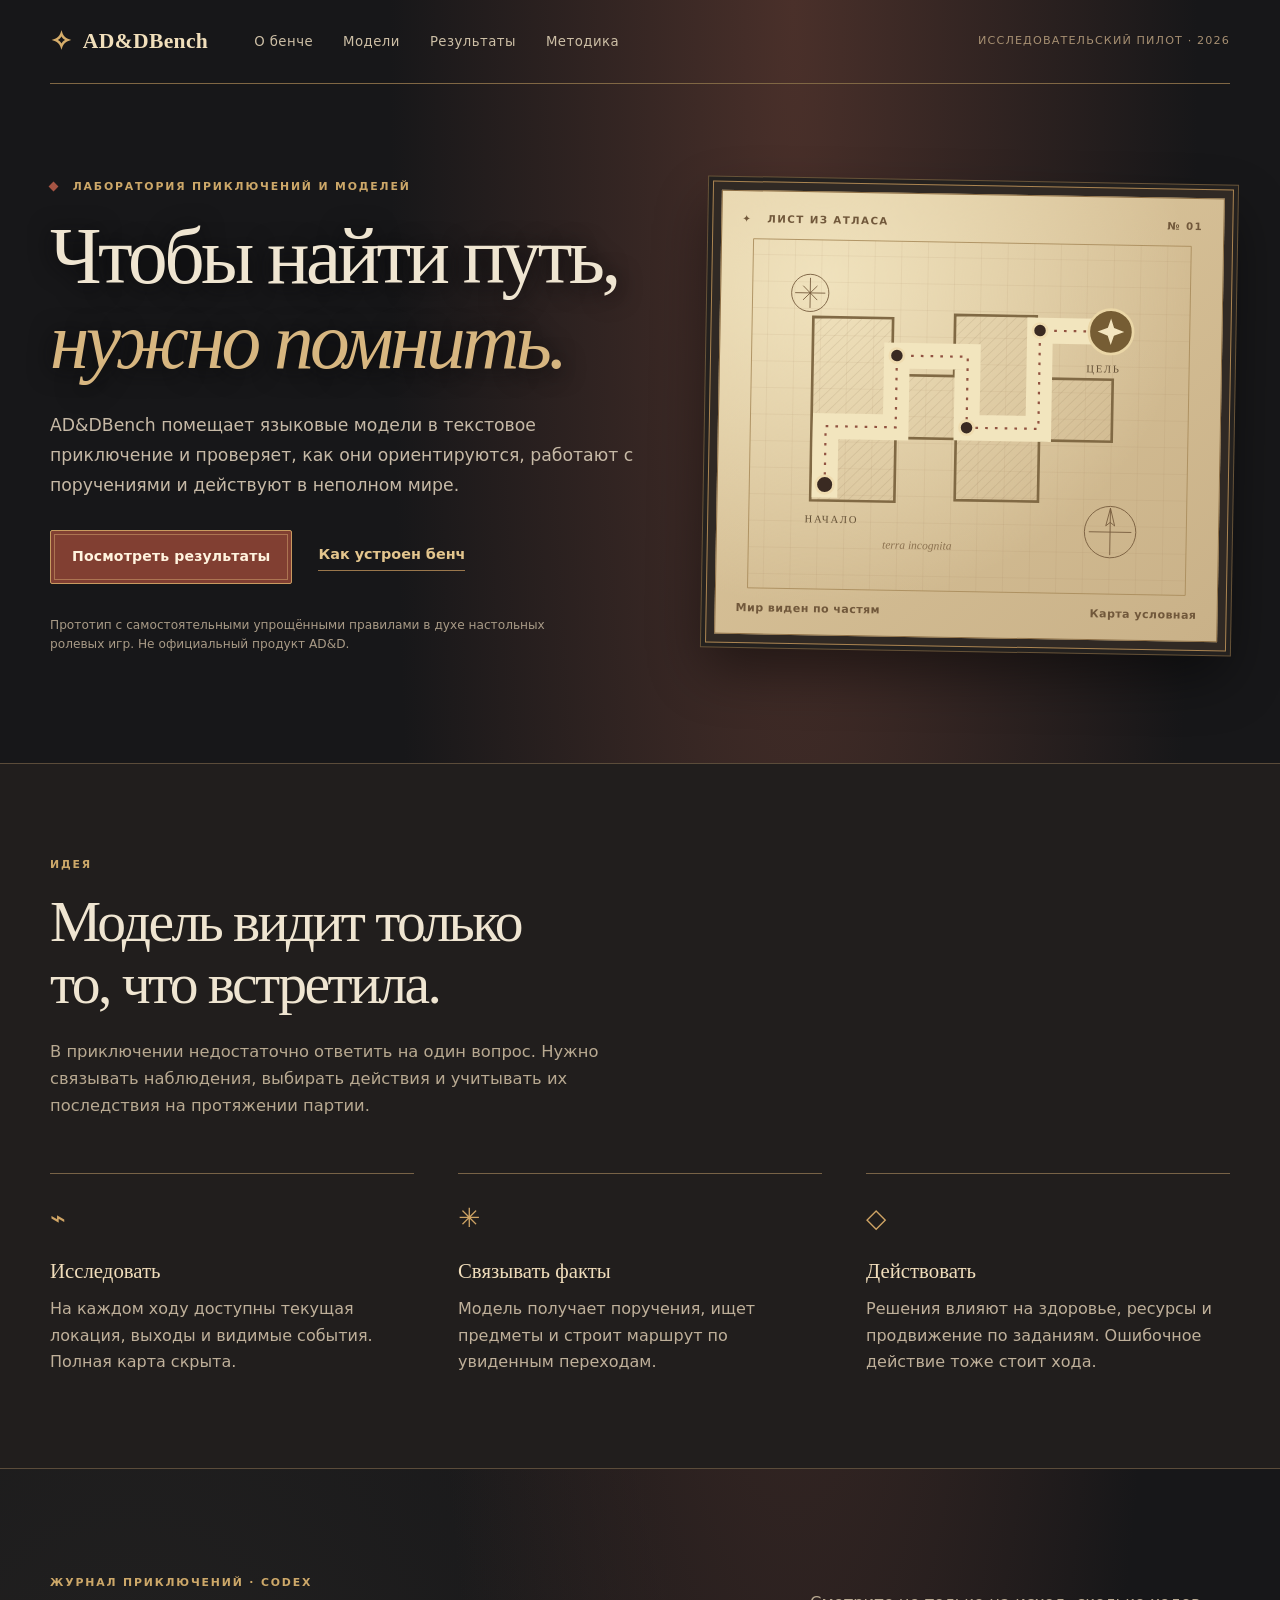
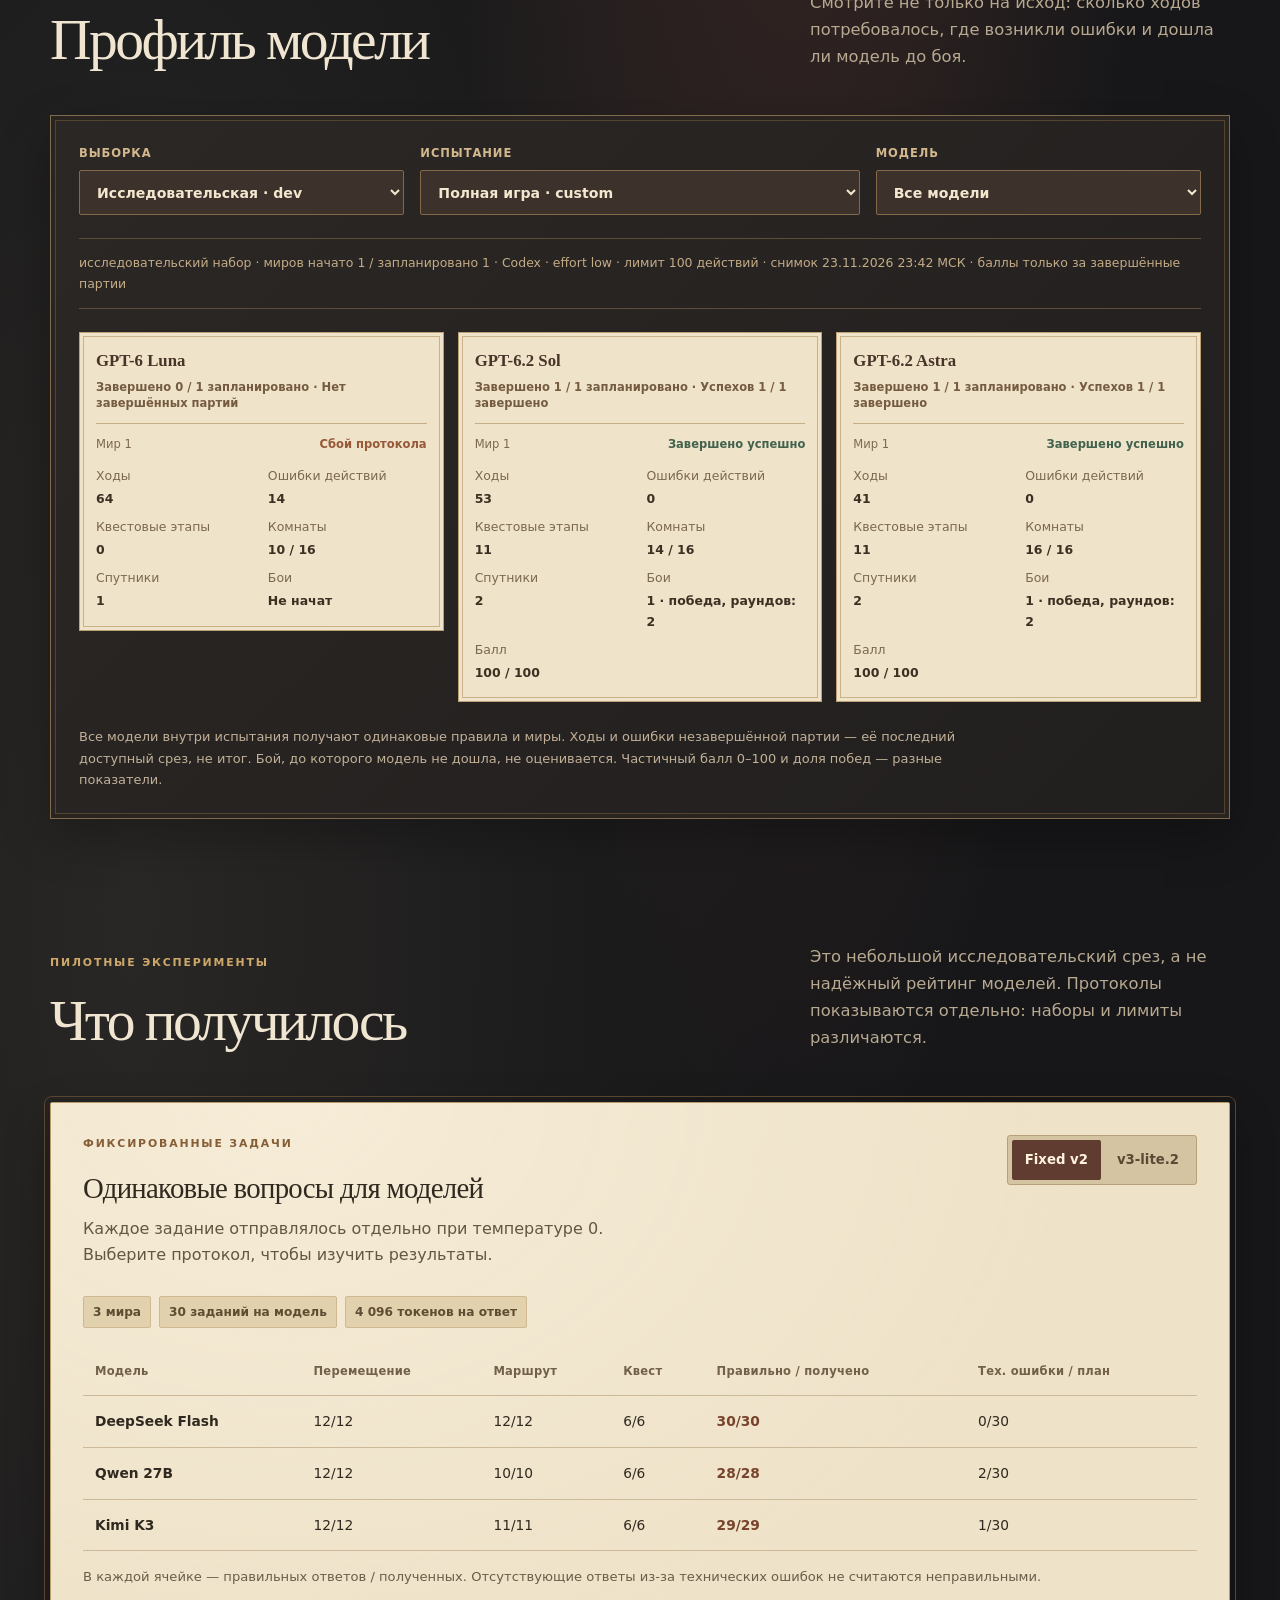
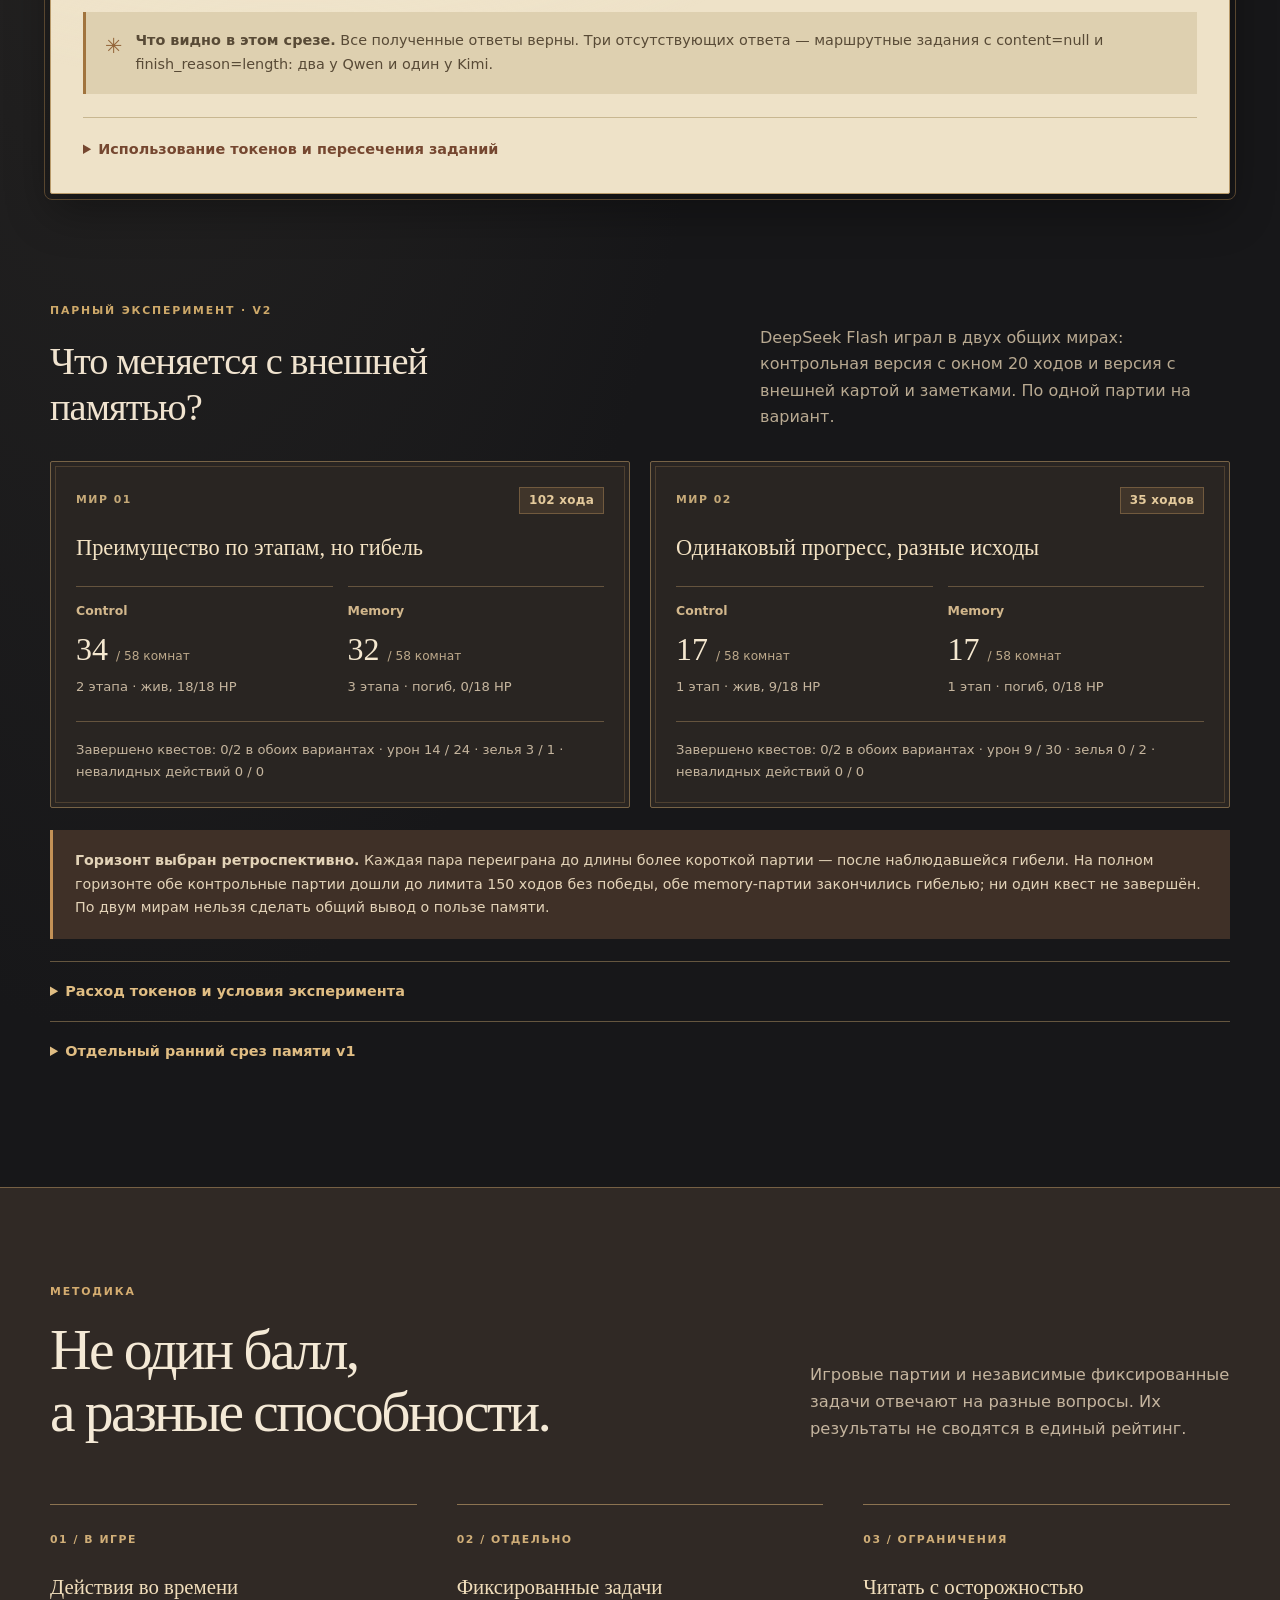
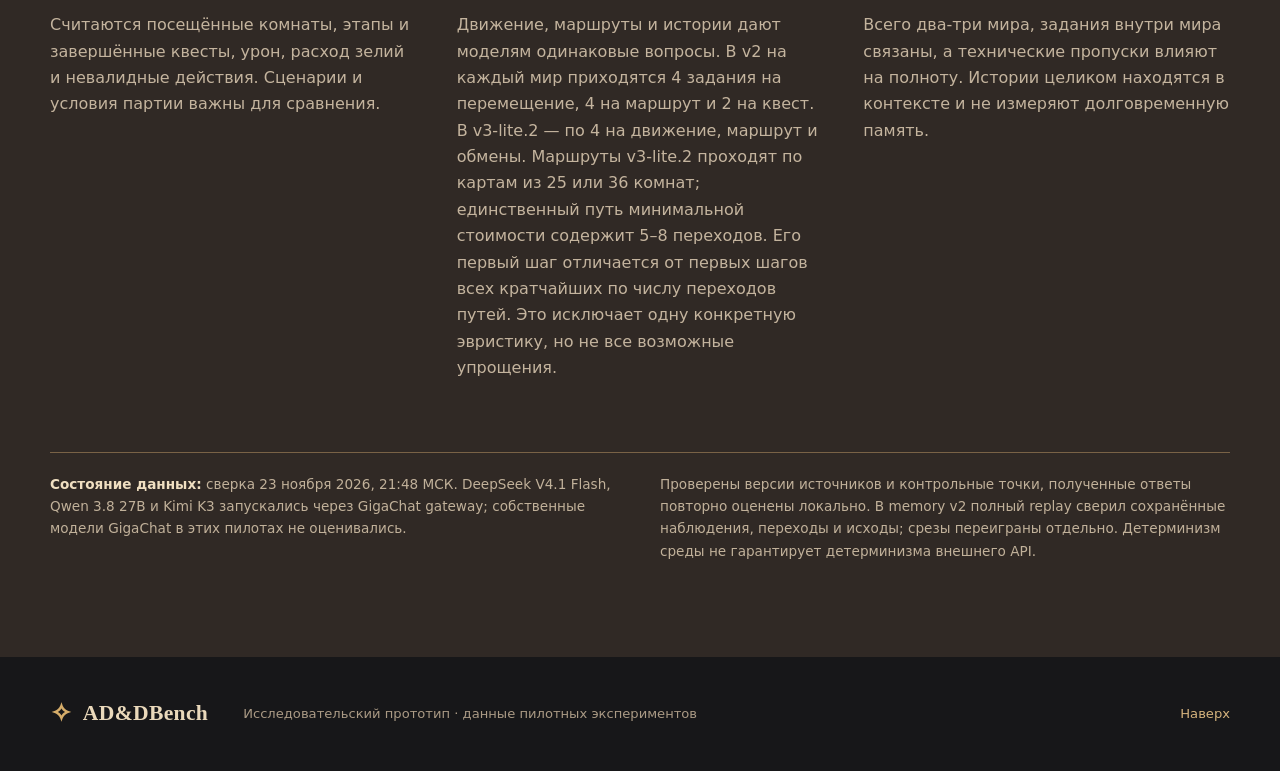
==== commit 7e361005: "Add model behavior dashboard" ====
--- a/index.html
+++ b/index.html
@@ -5,13 +5,29 @@
 <meta name="description" content="Исследовательский бенч языковых моделей в текстовом приключении: задачи, результаты и ограничения пилотных экспериментов.">
 <title>AD&amp;DBench — приключение как проверка мышления</title>
 <link rel="stylesheet" href="style.css">
+<script defer src="model-data.js"></script>
 <script defer src="app.js"></script>
+<script defer src="model-dashboard.js"></script>
 </head>
 <body>
-<header class="header wrap"><a class="brand" href="#top"><span class="brand-mark">✧</span> AD&amp;DBench</a><nav aria-label="Навигация"><a href="#about">О бенче</a><a href="#results">Результаты</a><a href="#method">Методика</a></nav><span class="header-note">Исследовательский пилот · 2026</span></header>
+<header class="header wrap"><a class="brand" href="#top"><span class="brand-mark">✧</span> AD&amp;DBench</a><nav aria-label="Навигация"><a href="#about">О бенче</a><a href="#models">Модели</a><a href="#results">Результаты</a><a href="#method">Методика</a></nav><span class="header-note">Исследовательский пилот · 2026</span></header>
 <main id="top">
 <section class="hero wrap"><div class="hero-copy"><p class="eyebrow"><span></span> Лаборатория приключений и моделей</p><h1>Чтобы найти путь,<br><em>нужно помнить.</em></h1><p class="lead">AD&amp;DBench помещает языковые модели в текстовое приключение и проверяет, как они ориентируются, работают с поручениями и действуют в неполном мире.</p><div class="hero-actions"><a class="button" href="#results">Посмотреть результаты</a><a class="text-link" href="#about">Как устроен бенч</a></div><p class="fine">Прототип с самостоятельными упрощёнными правилами в духе настольных ролевых игр. Не официальный продукт AD&amp;D.</p></div><div class="map-art" aria-hidden="true"><div class="map-frame"><div class="map-label"><span>✦ &nbsp; ЛИСТ ИЗ АТЛАСА</span><span>№ 01</span></div><svg viewBox="0 0 520 420" role="presentation"><defs><pattern id="grid" width="30" height="30" patternUnits="userSpaceOnUse"><path d="M 30 0 L 0 0 0 30" fill="none" stroke="#8e714a" stroke-opacity=".18" stroke-width="1"/></pattern><pattern id="hatch" width="8" height="8" patternUnits="userSpaceOnUse" patternTransform="rotate(45)"><path d="M0 0V8" stroke="#765f3c" stroke-opacity=".25" stroke-width="1"/></pattern></defs><rect x="13" y="13" width="494" height="394" fill="url(#grid)" stroke="#aa8d5d" stroke-width="1"/><path d="M82 100h90v64h70v-69h92v70h87v70h-82v69h-94v-69h-68v72H82z" fill="url(#hatch)" stroke="#806944" stroke-width="3"/><path d="M98 289V223h79v-81h80v80h81V111h80" fill="none" stroke="#f2e5be" stroke-width="29" stroke-linecap="square" stroke-linejoin="miter"/><path d="M98 289V223h79v-81h80v80h81V111h80" fill="none" stroke="#915341" stroke-width="2.5" stroke-dasharray="3 8"/><g fill="#3a2a22" stroke="#efdcb0" stroke-width="3"><circle cx="98" cy="289" r="10"/><circle cx="177" cy="142" r="8"/><circle cx="257" cy="222" r="8"/><circle cx="338" cy="111" r="8"/></g><g transform="translate(418 111)"><circle r="25" fill="#765d34" stroke="#ead6a6" stroke-width="3"/><path d="M0-15l3.5 10.5L15 0 3.5 4.5 0 15 -3.5 4.5 -15 0 -3.5-4.5z" fill="#f4e5bf"/></g><g stroke="#765b3d" fill="none"><path d="M78 56v34m-17-17h34M70 65l16 16m0-16L70 81"/><circle cx="78" cy="73" r="21"/><path d="M421 310v53m-24-26h48M421 310l-5 20 5-4 5 4z"/><circle cx="421" cy="337" r="29"/></g><text x="76" y="332" fill="#645036" font-size="12" letter-spacing="2" font-family="Georgia,serif">НАЧАЛО</text><text x="391" y="157" fill="#645036" font-size="12" letter-spacing="2" font-family="Georgia,serif">ЦЕЛЬ</text><text x="164" y="360" fill="#8c7250" font-size="13" font-style="italic" font-family="Georgia,serif">terra incognita</text></svg><div class="map-footer"><span>Мир виден по частям</span><span>Карта условная</span></div></div></div></section>
 <section class="intro-section" id="about"><div class="wrap"><div class="section-heading"><p class="eyebrow">Идея</p><h2>Модель видит только<br>то, что встретила.</h2><p>В приключении недостаточно ответить на один вопрос. Нужно связывать наблюдения, выбирать действия и учитывать их последствия на протяжении партии.</p></div><div class="steps"><article><span class="step-icon">⌁</span><h3>Исследовать</h3><p>На каждом ходу доступны текущая локация, выходы и видимые события. Полная карта скрыта.</p></article><article><span class="step-icon">✳</span><h3>Связывать факты</h3><p>Модель получает поручения, ищет предметы и строит маршрут по увиденным переходам.</p></article><article><span class="step-icon">◇</span><h3>Действовать</h3><p>Решения влияют на здоровье, ресурсы и продвижение по заданиям. Ошибочное действие тоже стоит хода.</p></article></div></div></section>
+<section class="model-section wrap" id="models" aria-labelledby="models-title">
+  <div class="section-heading split"><div><p class="eyebrow">Журнал приключений · Codex</p><h2 id="models-title">Профиль модели</h2></div><p>Смотрите не только на исход: сколько ходов потребовалось, где возникли ошибки и дошла ли модель до боя.</p></div>
+  <div class="model-panel">
+    <div class="model-controls">
+      <label>Выборка<select id="model-split"><option value="dev">Исследовательская · dev</option><option value="holdout">Отложенная · holdout</option></select></label>
+      <label>Испытание<select id="model-scenario"></select></label>
+      <label>Модель<select id="model-filter"><option value="all">Все модели</option><option value="gpt-6-luna">GPT-6 Luna</option><option value="gpt-6.2-sol">GPT-6.2 Sol</option><option value="gpt-6.2-astra">GPT-6.2 Astra</option></select></label>
+    </div>
+    <div id="model-context" class="model-context" aria-live="polite"></div>
+    <div id="model-cards" class="model-cards" aria-live="polite"></div>
+    <p class="model-note">Все модели внутри испытания получают одинаковые правила и миры. Ходы и ошибки незавершённой партии — её последний доступный срез, не итог. Бой, до которого модель не дошла, не оценивается. Частичный балл 0–100 и доля побед — разные показатели.</p>
+    <noscript>Для просмотра профиля включите JavaScript.</noscript>
+  </div>
+</section>
 <section class="results wrap" id="results"><div class="section-heading split"><div><p class="eyebrow">Пилотные эксперименты</p><h2>Что получилось</h2></div><p>Это небольшой исследовательский срез, а не надёжный рейтинг моделей. Протоколы показываются отдельно: наборы и лимиты различаются.</p></div>
 <div class="protocol-card"><div class="card-head"><div><p class="eyebrow">Фиксированные задачи</p><h3>Одинаковые вопросы для моделей</h3><p>Каждое задание отправлялось отдельно при температуре 0. Выберите протокол, чтобы изучить результаты.</p></div><div class="switch" role="group" aria-label="Протокол"><button type="button" data-protocol="v2" aria-pressed="true">Fixed v2</button><button type="button" data-protocol="v3" aria-pressed="false">v3-lite.2</button></div></div>
 <noscript><p>Для просмотра таблиц включите JavaScript.</p></noscript><div class="protocol-meta" id="protocol-meta" aria-live="polite"></div><p class="scroll-hint">← Прокрутите таблицу в сторону →</p><div class="table-wrap" tabindex="0" role="region" aria-label="Результаты выбранного протокола"><table><thead><tr><th scope="col">Модель</th><th scope="col" id="col1">Движение</th><th scope="col" id="col2">Маршрут</th><th scope="col" id="col3">Квест</th><th scope="col">Правильно / получено</th><th scope="col">Тех. ошибки / план</th></tr></thead><tbody id="results-body"></tbody></table></div><p class="table-note">В каждой ячейке — правильных ответов / полученных. Отсутствующие ответы из-за технических ошибок не считаются неправильными.</p><div class="takeaway" id="takeaway"></div>
--- a/style.css
+++ b/style.css
@@ -2,3 +2,25 @@
 /* Tables in the dark research sections use a lighter header than the parchment table. */
 .memory-detail thead th,.early thead th{color:#d4bb94}
 .scroll-hint{display:none;color:#756149;font-size:.74rem;margin:0 0 8px}.table-wrap:focus-visible{outline:3px solid #936b38;outline-offset:2px}@media(max-width:560px){.scroll-hint{display:block}}
+
+/* Adventure journal: one scenario at a time, with each model's actual episodes. */
+.model-section{padding-block:105px 20px;scroll-margin-top:20px}
+.model-panel{margin-top:44px;padding:28px;border:1px solid #806c4c;background:linear-gradient(135deg,#2b2725,#211f1e);box-shadow:inset 0 0 0 4px #292420,inset 0 0 0 5px #54442f,0 18px 45px #0004}
+.model-controls{display:grid;grid-template-columns:1fr 1.35fr 1fr;gap:16px}
+.model-controls label{display:flex;flex-direction:column;gap:7px;color:#d3b88e;font-size:.72rem;font-weight:700;letter-spacing:.08em;text-transform:uppercase}
+.model-controls select{width:100%;min-height:45px;padding:10px 13px;border:1px solid #836a48;border-radius:2px;background:#3d322b;color:#f4e7cf;font:600 .88rem/1.3 system-ui;cursor:pointer}
+.model-controls select:focus-visible{outline:3px solid #e5b968;outline-offset:3px}
+.model-context{font-size:.78rem;color:#c4ac86;border-block:1px solid #5f4d39;padding:14px 0;margin:23px 0}
+.model-cards{display:grid;grid-template-columns:repeat(3,minmax(0,1fr));gap:14px;align-items:start}
+.model-card{min-width:0;background:#efe3ca;color:#30281e;border:1px solid #bca174;padding:18px 16px;box-shadow:inset 0 0 0 3px #efe3ca,inset 0 0 0 4px #cbb18a}
+.model-card-head{border-bottom:1px solid #c6ad85;padding-bottom:12px}
+.model-card-head h3{font:700 1.05rem/1.25 Georgia,serif;margin:0;color:#493428}
+.model-card-head span{display:block;margin-top:7px;font-size:.72rem;line-height:1.4;font-weight:750;color:#755c40}
+.model-episode{border-bottom:1px solid #d4c3a4;padding:13px 0}
+.model-episode:last-child{border-bottom:0;padding-bottom:0}
+.episode-top{display:flex;align-items:start;justify-content:space-between;gap:12px;font-size:.72rem;line-height:1.35}
+.episode-top span{color:#7c694f}.episode-top strong{color:#42624d;text-align:right}.model-episode.partial .episode-top strong{color:#975937}
+.model-episode.failed .episode-top strong{color:#8c3f36}
+.model-episode dl{display:grid;grid-template-columns:1fr 1fr;gap:8px 13px;margin:13px 0 0;font-size:.78rem}.model-episode dl div{min-width:0}.model-episode dt{color:#7b6850}.model-episode dd{margin:2px 0 0;font-weight:700;color:#3d3023}.model-empty{font-size:.84rem;color:#776750;margin:18px 0 4px}.model-note{color:#c2b198;font-size:.81rem;margin:24px 0 0;max-width:950px}
+@media(max-width:800px){.model-section{padding-block:75px 15px}.model-controls{grid-template-columns:1fr 1fr}.model-controls label:nth-child(2){grid-column:span 2;grid-row:2}.model-cards{grid-template-columns:1fr}.model-card-head h3{font-size:1.15rem}.model-episode dl{grid-template-columns:repeat(3,minmax(0,1fr))}}
+@media(max-width:560px){.model-panel{padding:19px 16px}.model-controls{grid-template-columns:1fr}.model-controls label:nth-child(2){grid-column:auto;grid-row:auto}.model-episode dl{grid-template-columns:repeat(2,minmax(0,1fr))}}
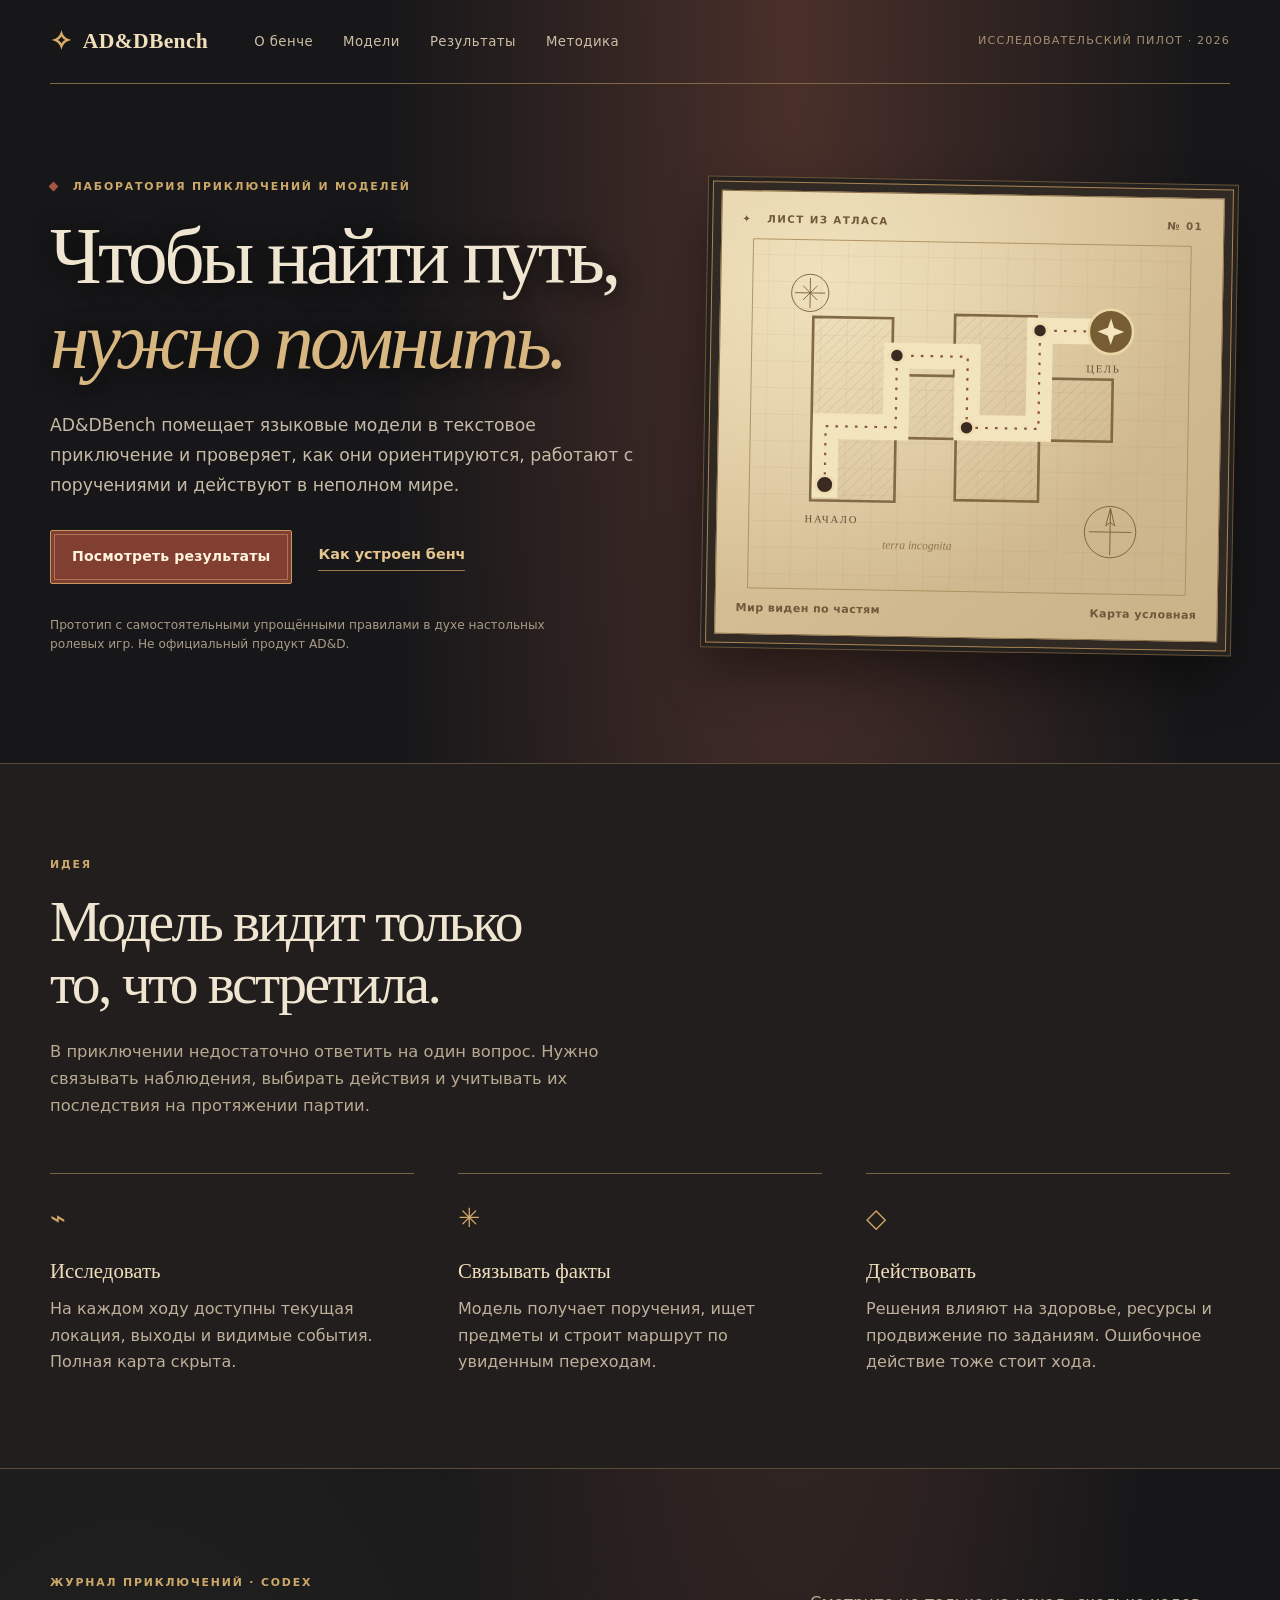
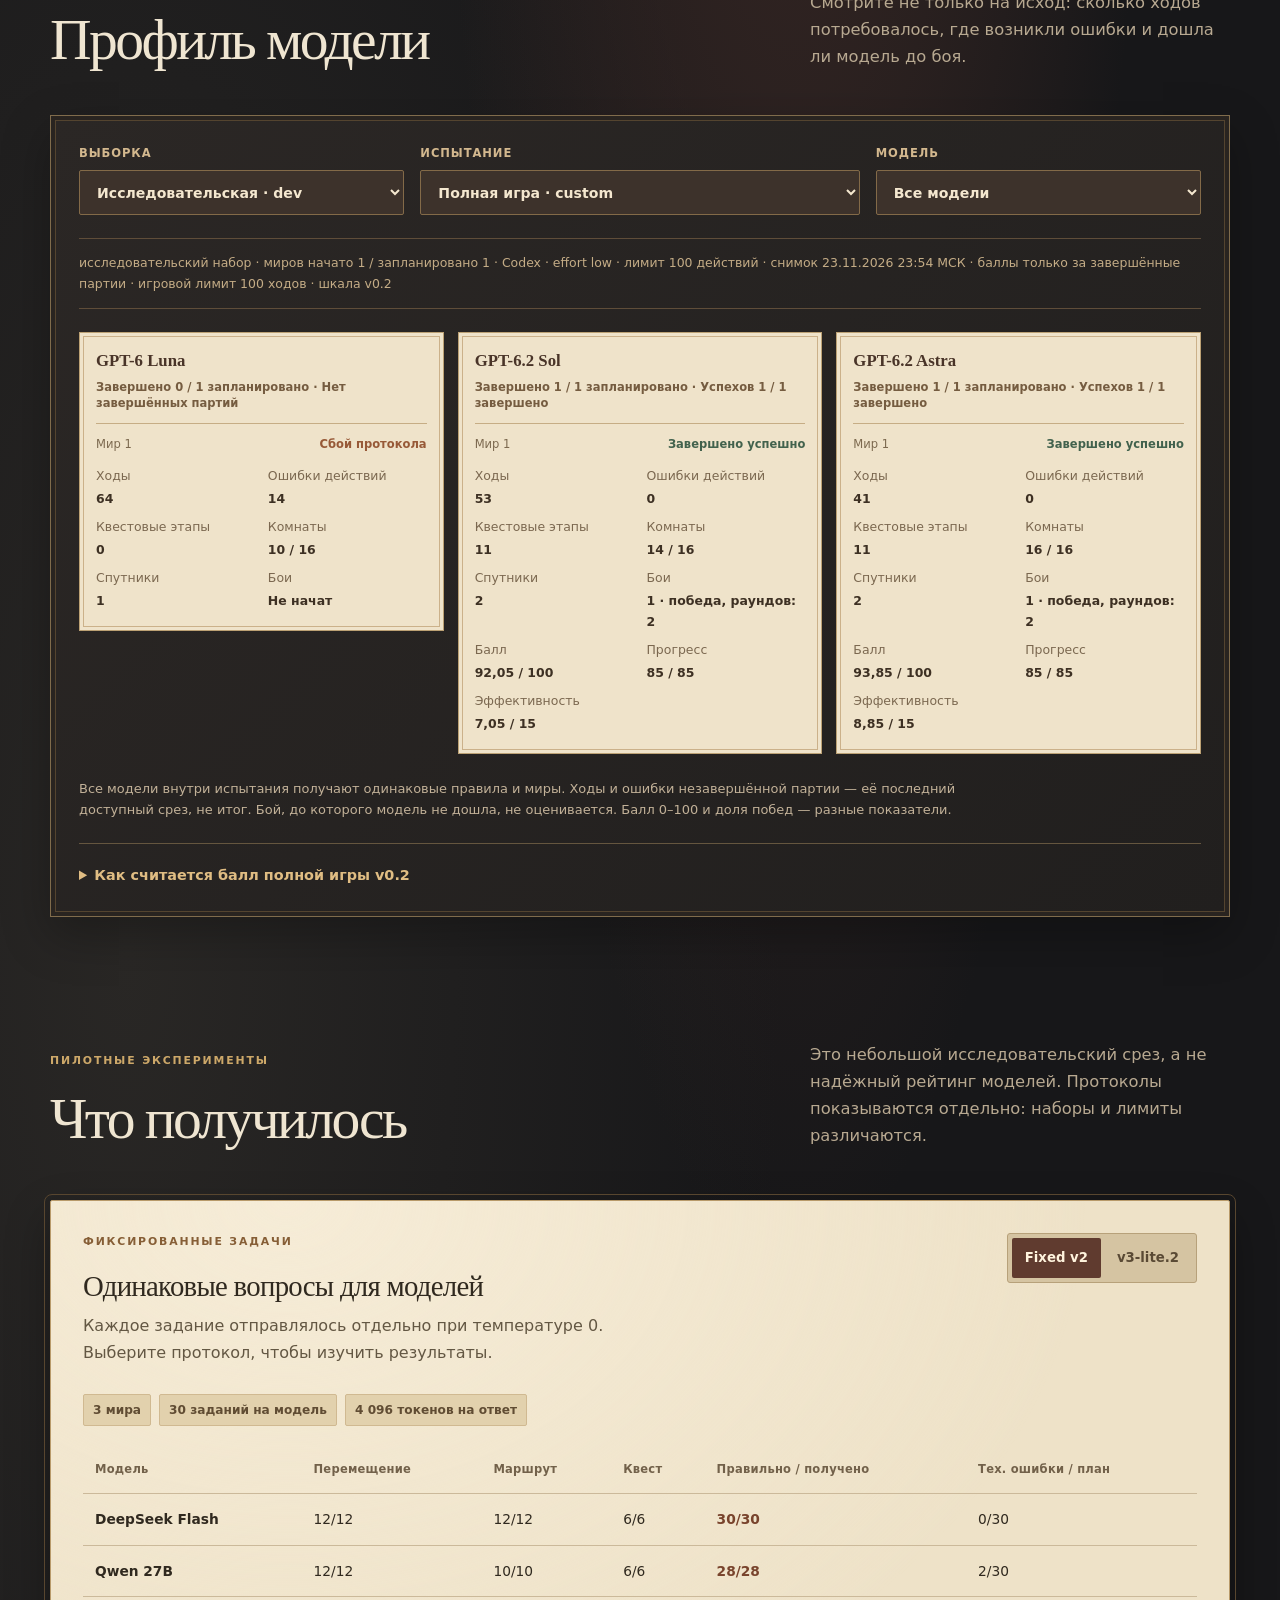
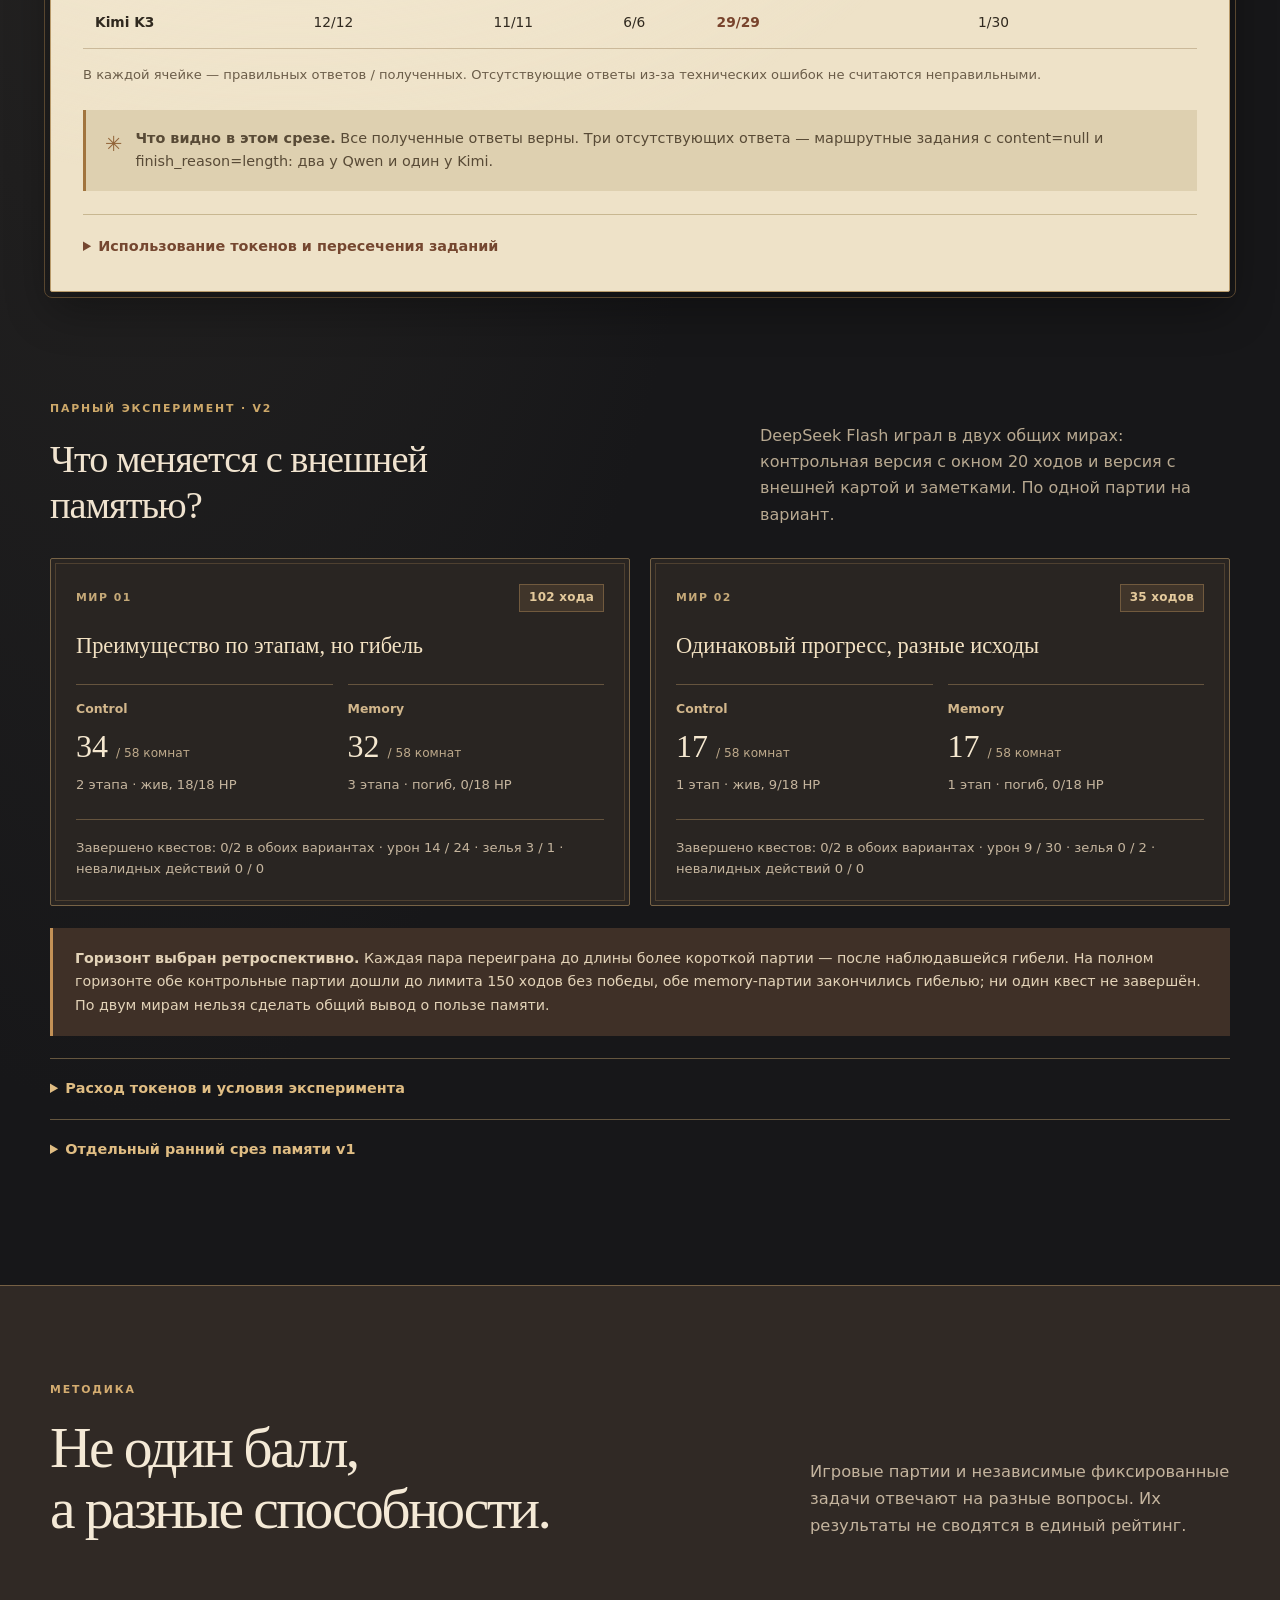
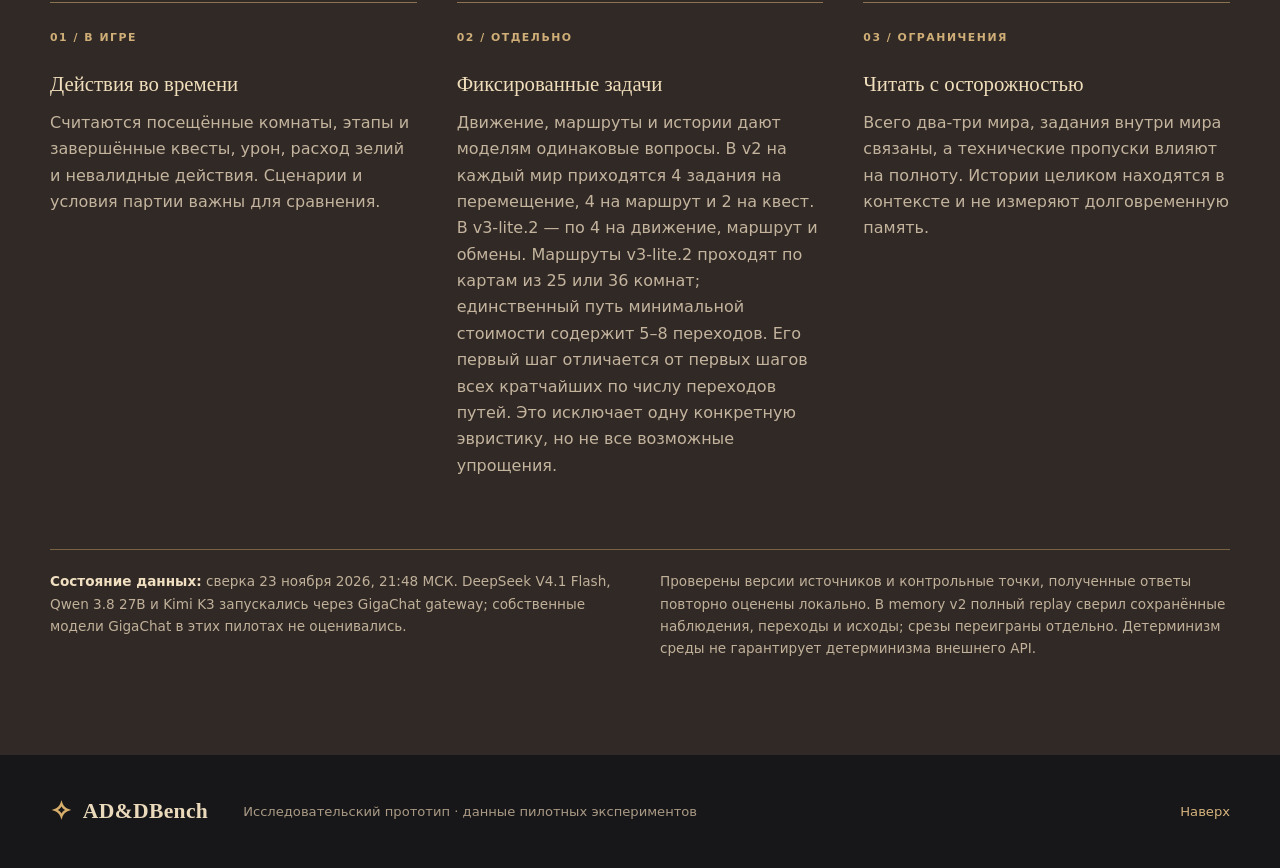
==== commit db2a1858: "Score adventure progress and efficiency separately" ====
--- a/index.html
+++ b/index.html
@@ -24,7 +24,8 @@
     </div>
     <div id="model-context" class="model-context" aria-live="polite"></div>
     <div id="model-cards" class="model-cards" aria-live="polite"></div>
-    <p class="model-note">Все модели внутри испытания получают одинаковые правила и миры. Ходы и ошибки незавершённой партии — её последний доступный срез, не итог. Бой, до которого модель не дошла, не оценивается. Частичный балл 0–100 и доля побед — разные показатели.</p>
+    <p class="model-note">Все модели внутри испытания получают одинаковые правила и миры. Ходы и ошибки незавершённой партии — её последний доступный срез, не итог. Бой, до которого модель не дошла, не оценивается. Балл 0–100 и доля побед — разные показатели.</p>
+    <details class="data-detail model-score-details"><summary>Как считается балл полной игры v0.2</summary><p>До 85 баллов — за игровой прогресс. Ещё до 15 баллов — за эффективность: при победе это 15 × (1 − ходы / игровой лимит), при завершённом поражении — 0. Прерванным и незавершённым партиям балл не присваивается. 100 баллов — теоретический предел: для победы всегда нужен хотя бы один ход.</p><p>Веса предварительные и выбраны после анализа dev-результатов. Сравнивайте баллы только при одинаковых правилах, лимитах и версии шкалы; чем меньше миров, тем осторожнее вывод.</p></details>
     <noscript>Для просмотра профиля включите JavaScript.</noscript>
   </div>
 </section>
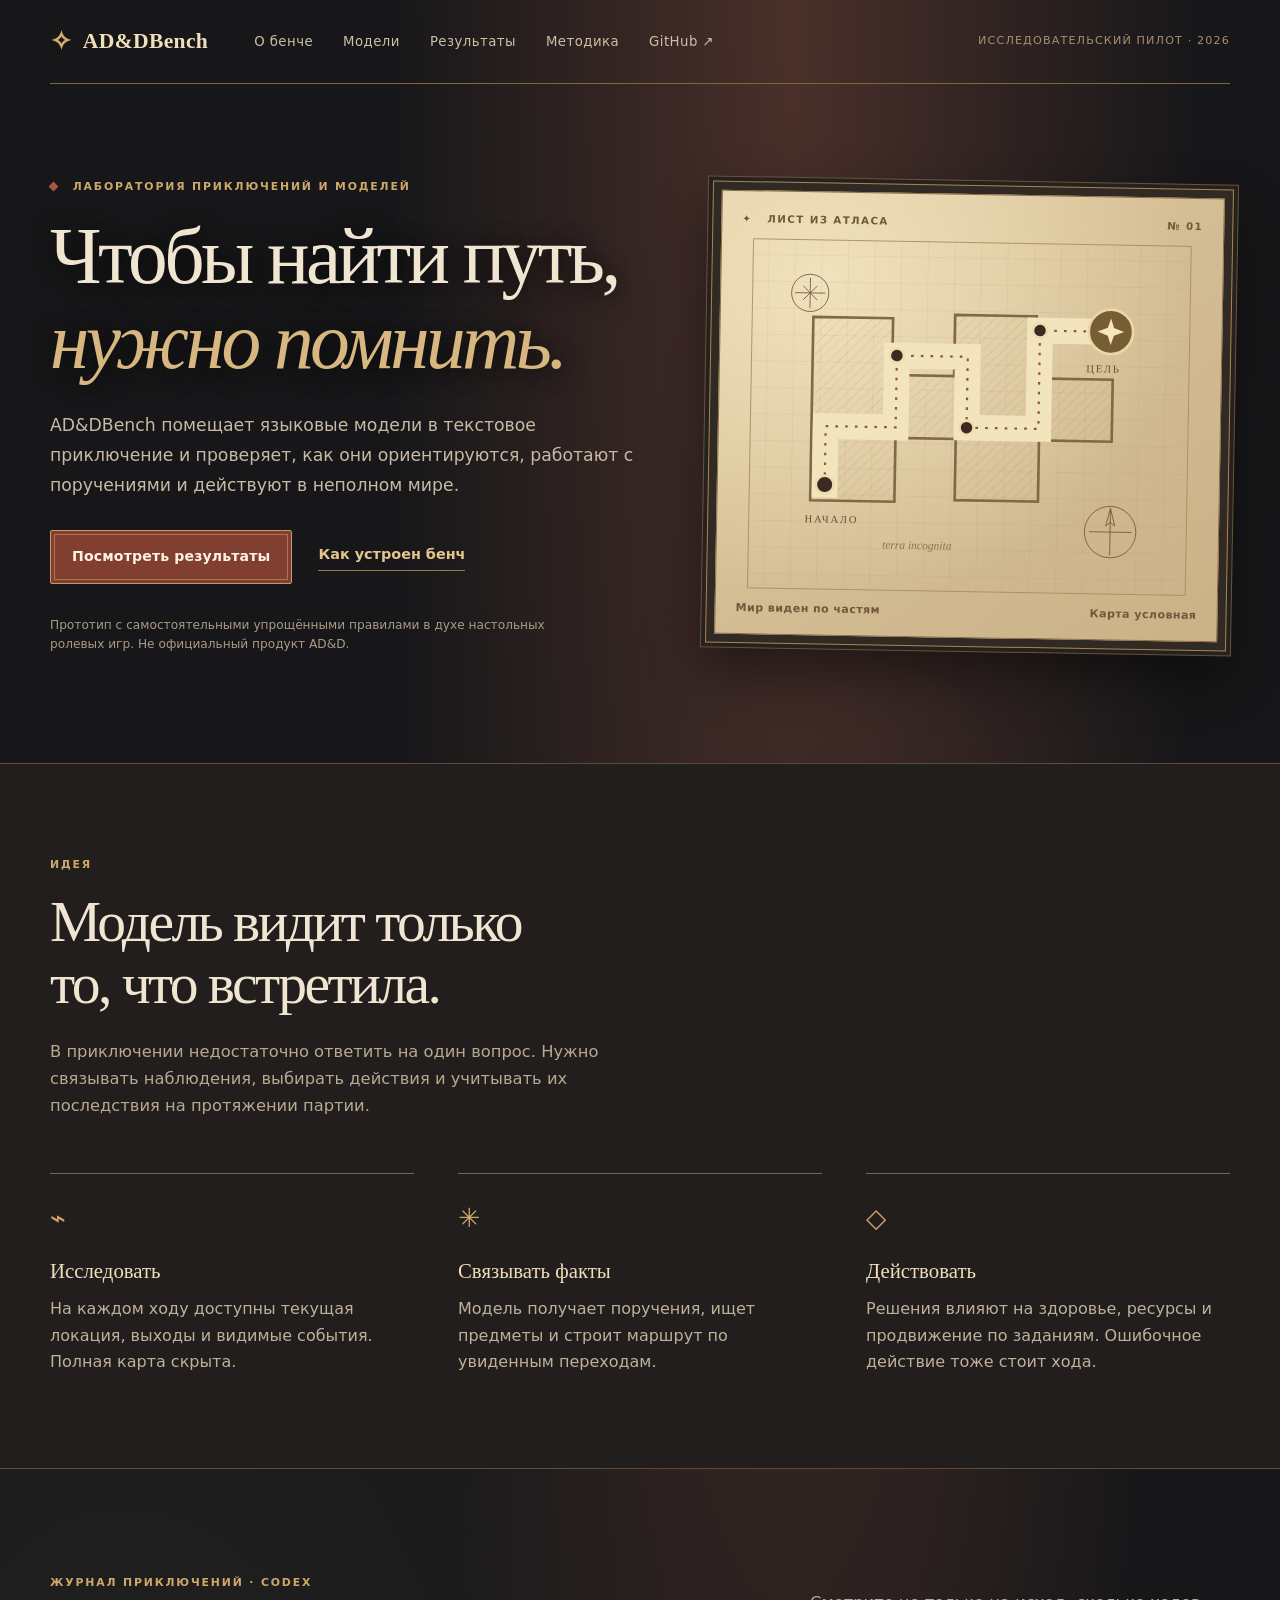
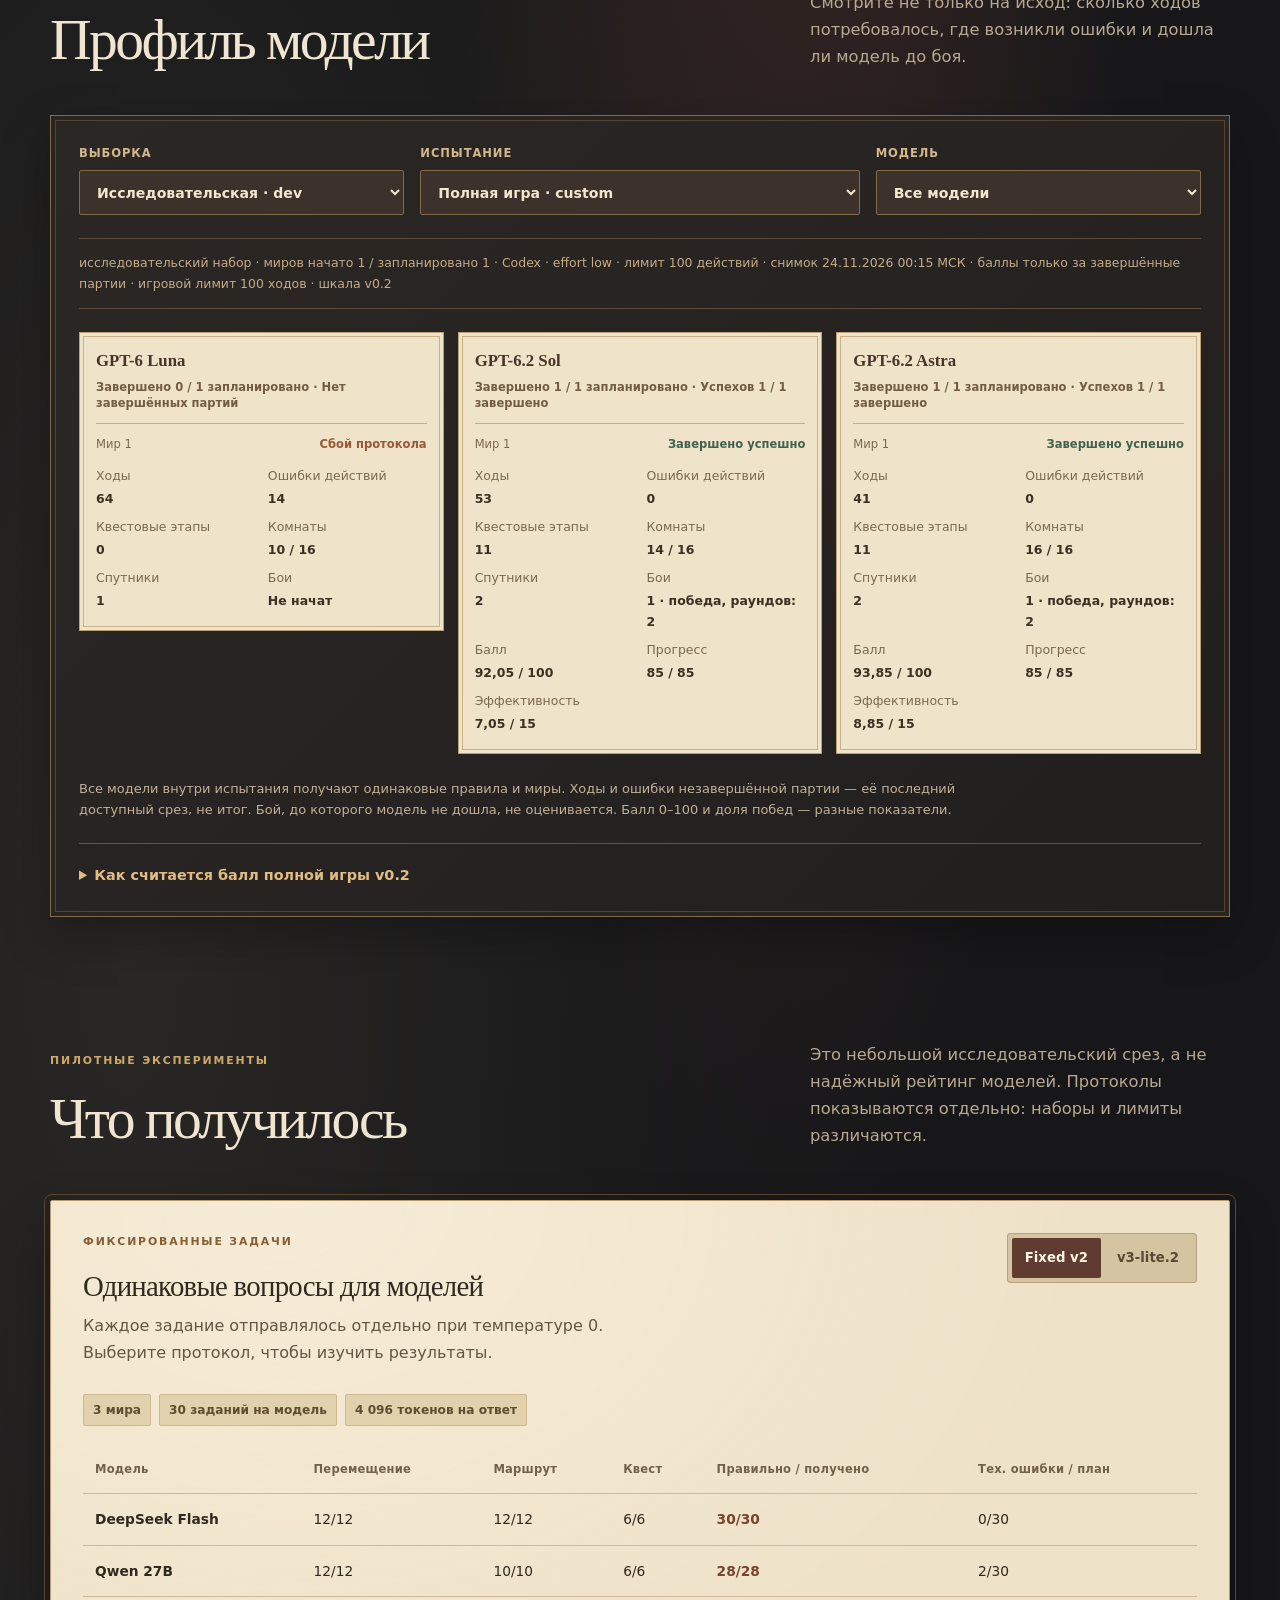
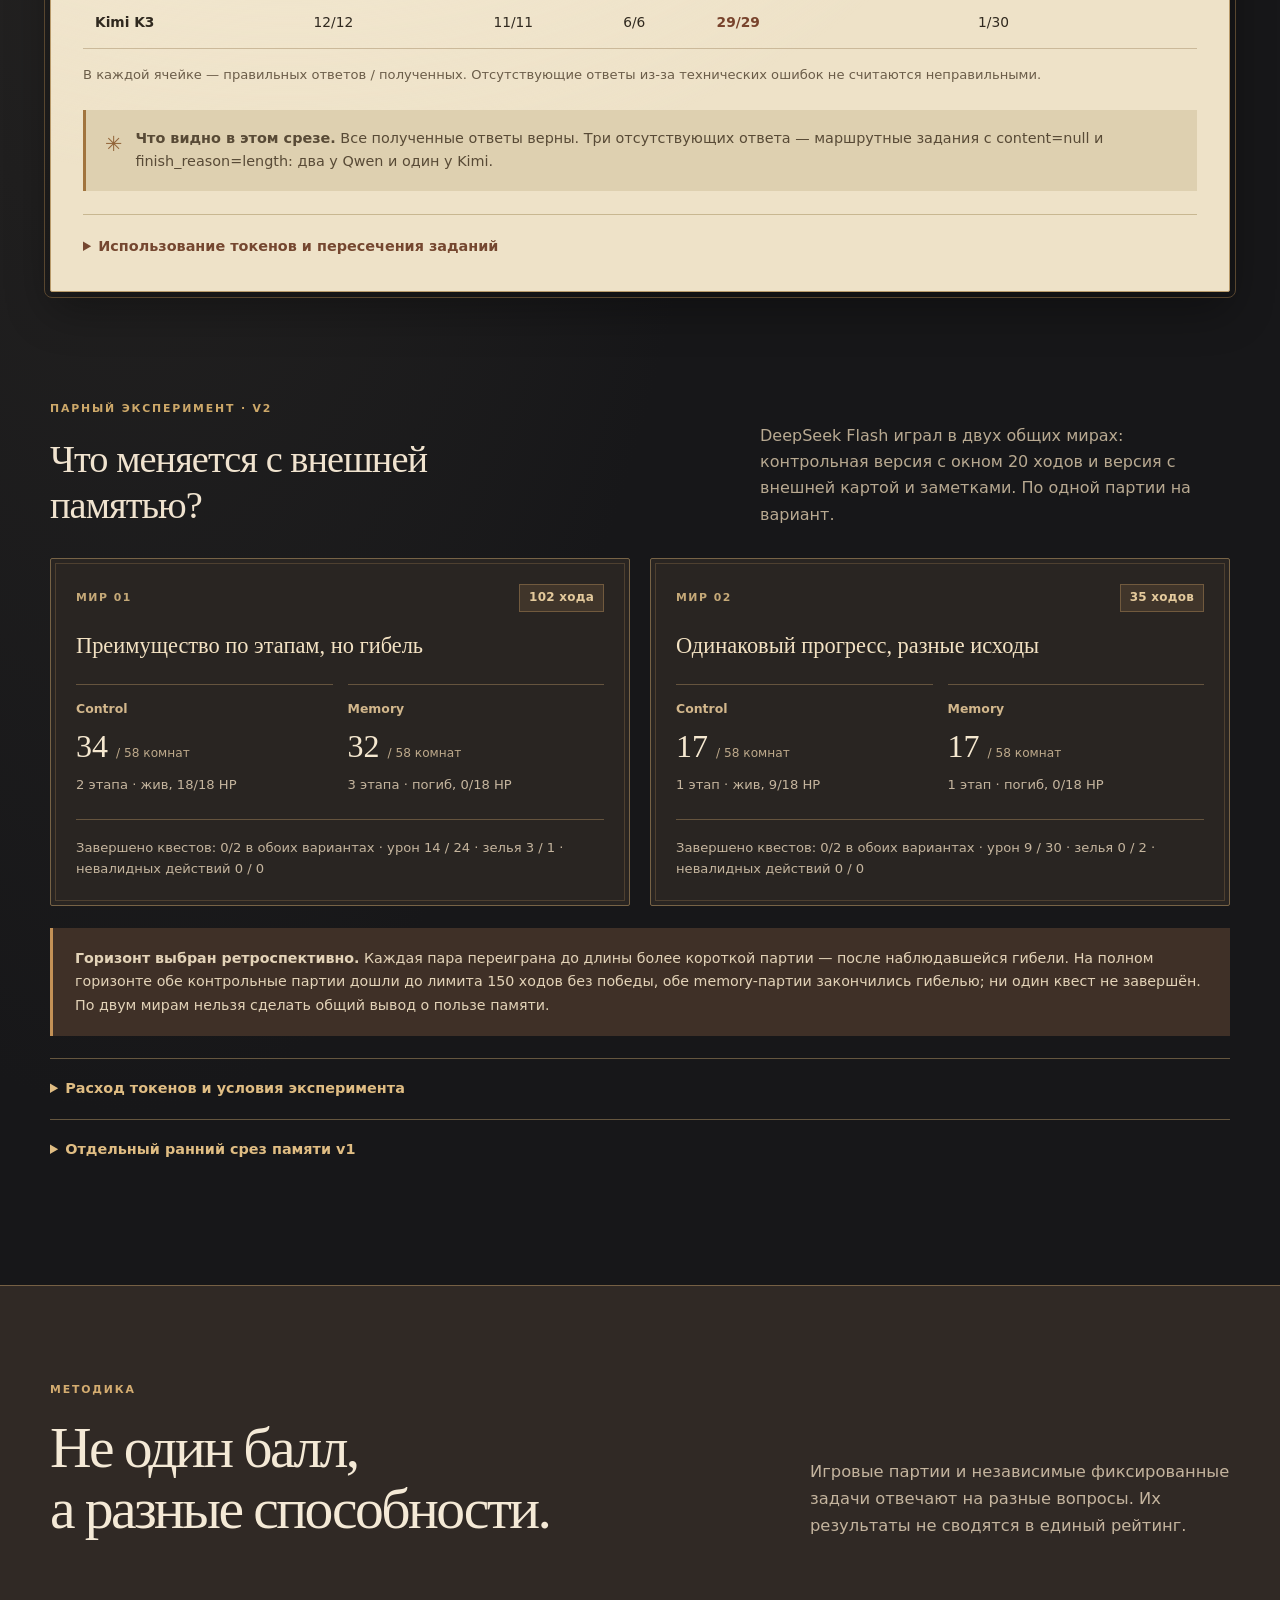
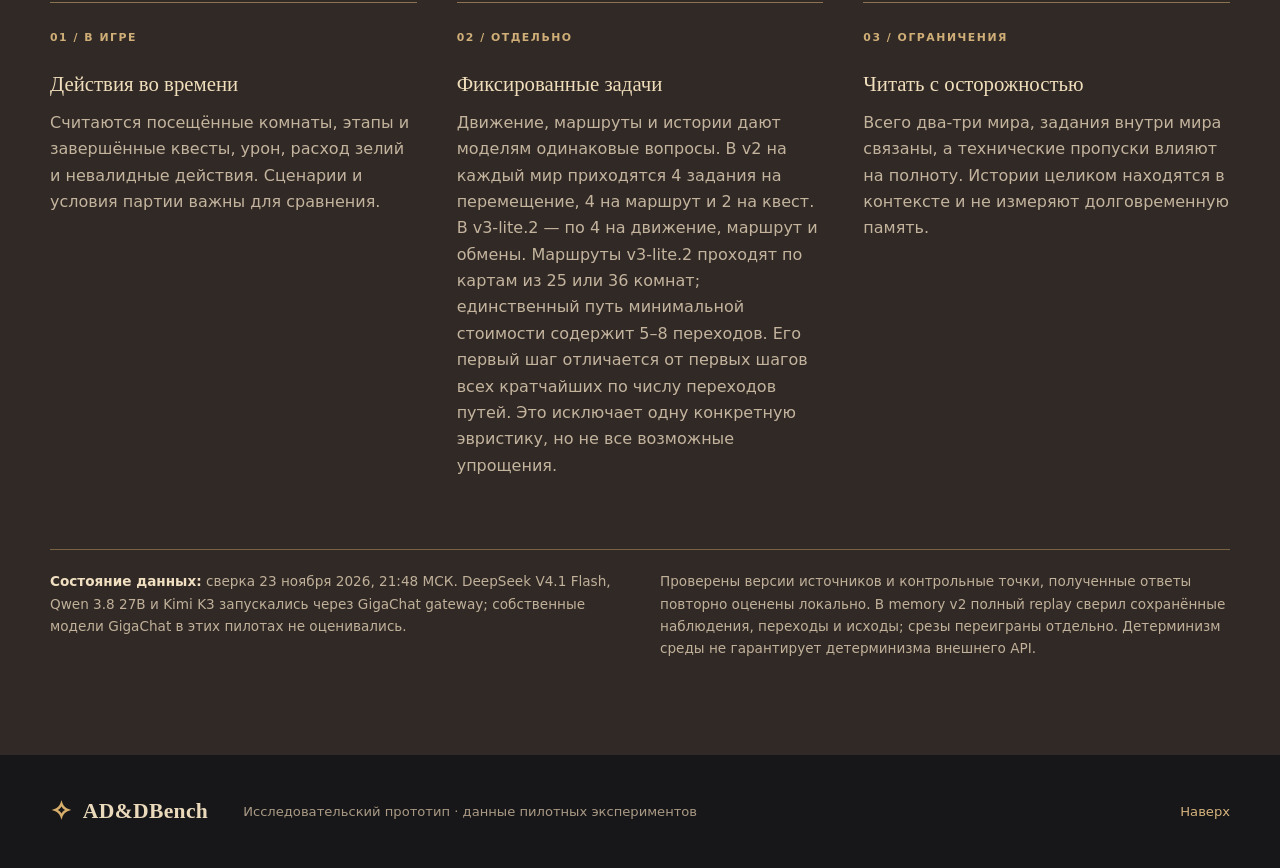
==== commit 818e0a63: "Link to benchmark GitHub repository" ====
--- a/index.html
+++ b/index.html
@@ -10,7 +10,7 @@
 <script defer src="model-dashboard.js"></script>
 </head>
 <body>
-<header class="header wrap"><a class="brand" href="#top"><span class="brand-mark">✧</span> AD&amp;DBench</a><nav aria-label="Навигация"><a href="#about">О бенче</a><a href="#models">Модели</a><a href="#results">Результаты</a><a href="#method">Методика</a></nav><span class="header-note">Исследовательский пилот · 2026</span></header>
+<header class="header wrap"><a class="brand" href="#top"><span class="brand-mark">✧</span> AD&amp;DBench</a><nav aria-label="Навигация"><a href="#about">О бенче</a><a href="#models">Модели</a><a href="#results">Результаты</a><a href="#method">Методика</a><a href="https://github.com/nyddle/adndbench">GitHub ↗</a></nav><span class="header-note">Исследовательский пилот · 2026</span></header>
 <main id="top">
 <section class="hero wrap"><div class="hero-copy"><p class="eyebrow"><span></span> Лаборатория приключений и моделей</p><h1>Чтобы найти путь,<br><em>нужно помнить.</em></h1><p class="lead">AD&amp;DBench помещает языковые модели в текстовое приключение и проверяет, как они ориентируются, работают с поручениями и действуют в неполном мире.</p><div class="hero-actions"><a class="button" href="#results">Посмотреть результаты</a><a class="text-link" href="#about">Как устроен бенч</a></div><p class="fine">Прототип с самостоятельными упрощёнными правилами в духе настольных ролевых игр. Не официальный продукт AD&amp;D.</p></div><div class="map-art" aria-hidden="true"><div class="map-frame"><div class="map-label"><span>✦ &nbsp; ЛИСТ ИЗ АТЛАСА</span><span>№ 01</span></div><svg viewBox="0 0 520 420" role="presentation"><defs><pattern id="grid" width="30" height="30" patternUnits="userSpaceOnUse"><path d="M 30 0 L 0 0 0 30" fill="none" stroke="#8e714a" stroke-opacity=".18" stroke-width="1"/></pattern><pattern id="hatch" width="8" height="8" patternUnits="userSpaceOnUse" patternTransform="rotate(45)"><path d="M0 0V8" stroke="#765f3c" stroke-opacity=".25" stroke-width="1"/></pattern></defs><rect x="13" y="13" width="494" height="394" fill="url(#grid)" stroke="#aa8d5d" stroke-width="1"/><path d="M82 100h90v64h70v-69h92v70h87v70h-82v69h-94v-69h-68v72H82z" fill="url(#hatch)" stroke="#806944" stroke-width="3"/><path d="M98 289V223h79v-81h80v80h81V111h80" fill="none" stroke="#f2e5be" stroke-width="29" stroke-linecap="square" stroke-linejoin="miter"/><path d="M98 289V223h79v-81h80v80h81V111h80" fill="none" stroke="#915341" stroke-width="2.5" stroke-dasharray="3 8"/><g fill="#3a2a22" stroke="#efdcb0" stroke-width="3"><circle cx="98" cy="289" r="10"/><circle cx="177" cy="142" r="8"/><circle cx="257" cy="222" r="8"/><circle cx="338" cy="111" r="8"/></g><g transform="translate(418 111)"><circle r="25" fill="#765d34" stroke="#ead6a6" stroke-width="3"/><path d="M0-15l3.5 10.5L15 0 3.5 4.5 0 15 -3.5 4.5 -15 0 -3.5-4.5z" fill="#f4e5bf"/></g><g stroke="#765b3d" fill="none"><path d="M78 56v34m-17-17h34M70 65l16 16m0-16L70 81"/><circle cx="78" cy="73" r="21"/><path d="M421 310v53m-24-26h48M421 310l-5 20 5-4 5 4z"/><circle cx="421" cy="337" r="29"/></g><text x="76" y="332" fill="#645036" font-size="12" letter-spacing="2" font-family="Georgia,serif">НАЧАЛО</text><text x="391" y="157" fill="#645036" font-size="12" letter-spacing="2" font-family="Georgia,serif">ЦЕЛЬ</text><text x="164" y="360" fill="#8c7250" font-size="13" font-style="italic" font-family="Georgia,serif">terra incognita</text></svg><div class="map-footer"><span>Мир виден по частям</span><span>Карта условная</span></div></div></div></section>
 <section class="intro-section" id="about"><div class="wrap"><div class="section-heading"><p class="eyebrow">Идея</p><h2>Модель видит только<br>то, что встретила.</h2><p>В приключении недостаточно ответить на один вопрос. Нужно связывать наблюдения, выбирать действия и учитывать их последствия на протяжении партии.</p></div><div class="steps"><article><span class="step-icon">⌁</span><h3>Исследовать</h3><p>На каждом ходу доступны текущая локация, выходы и видимые события. Полная карта скрыта.</p></article><article><span class="step-icon">✳</span><h3>Связывать факты</h3><p>Модель получает поручения, ищет предметы и строит маршрут по увиденным переходам.</p></article><article><span class="step-icon">◇</span><h3>Действовать</h3><p>Решения влияют на здоровье, ресурсы и продвижение по заданиям. Ошибочное действие тоже стоит хода.</p></article></div></div></section>
